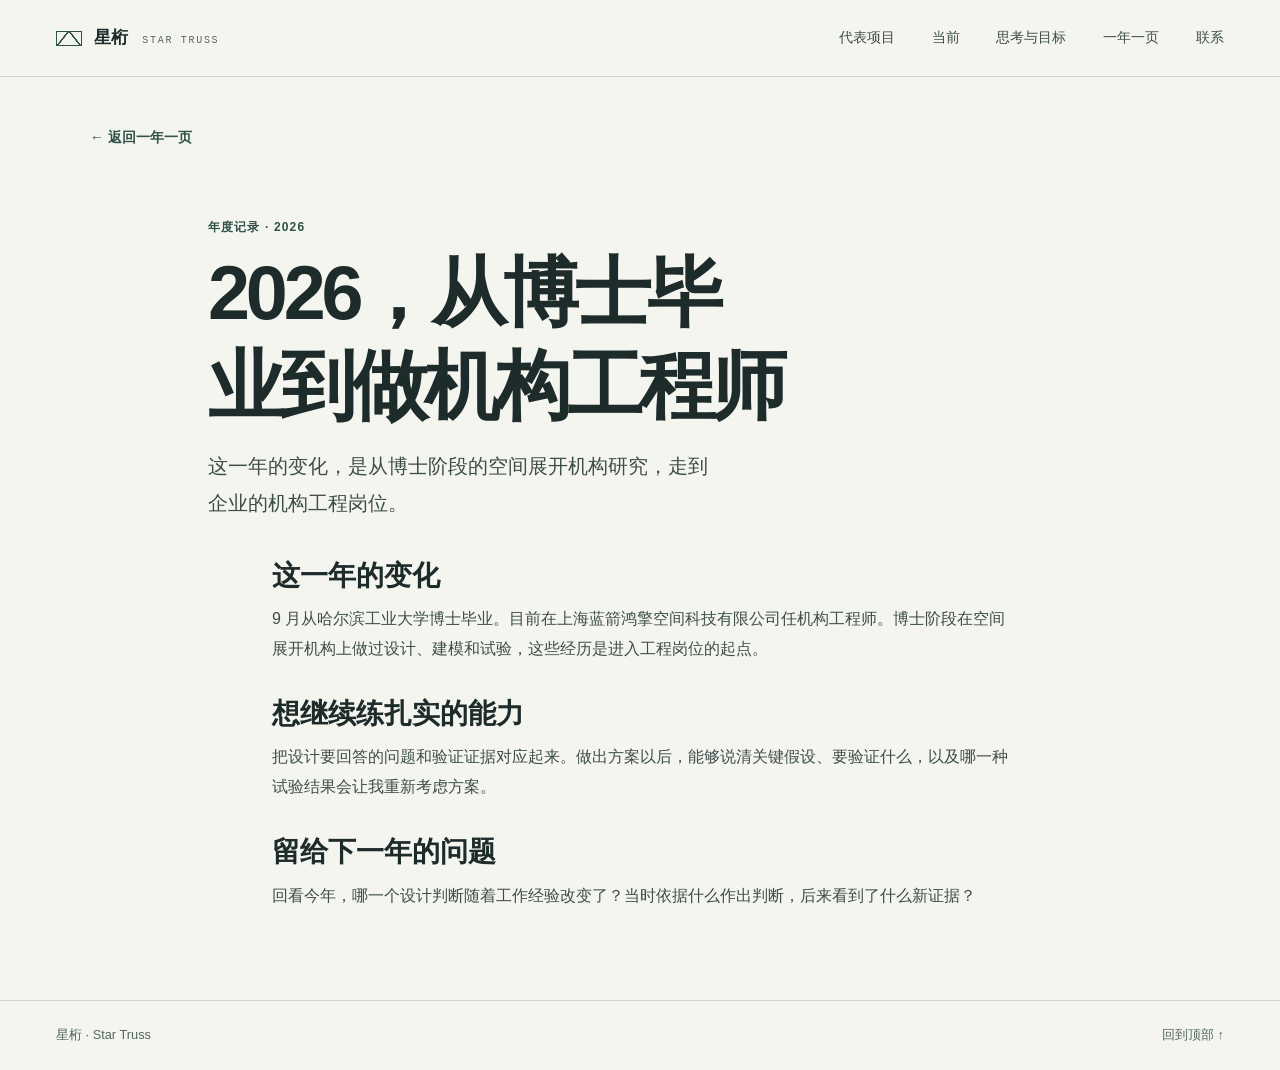
==== 2026.html @ b233958d "Add files via upload" ====
<!doctype html>
<html lang="zh-CN">
<head>
  <meta charset="utf-8">
  <meta name="viewport" content="width=device-width, initial-scale=1">
  <meta name="description" content="这一年的变化，是从博士阶段的空间展开机构研究，走到企业的机构工程岗位。">
  <meta name="theme-color" content="#f5f5f0">
  <title>2026，从博士毕业到做机构工程师 · 星桁</title>
  <link rel="stylesheet" href="styles.css">
</head>
<body id="top">
  <a class="skip-link" href="#content">跳到正文</a>
  <header class="site-header">
    <div class="shell nav-shell">
      <a class="brand" href="index.html" aria-label="星桁首页">
        <span class="brand-mark" aria-hidden="true"></span>
        <span>星桁 <span class="brand-en">STAR TRUSS</span></span>
      </a>
      <nav class="nav-links" aria-label="主导航">
        <a href="index.html#work">代表项目</a>
        <a href="index.html#now">当前</a>
        <a href="index.html#thinking">思考与目标</a>
        <a href="index.html#years">一年一页</a>
        <a href="index.html#contact">联系</a>
      </nav>
    </div>
  </header>
  <main class="shell article" id="content">
    <a class="back-link" href="index.html#years">← 返回一年一页</a>
    <header class="article-header">
      <p class="eyebrow">年度记录 · 2026</p>
      <h1>2026，从博士毕业到做机构工程师</h1>
      <p class="article-deck">这一年的变化，是从博士阶段的空间展开机构研究，走到企业的机构工程岗位。</p>
    </header>
    <div class="article-body">
      <section>
        <h2>这一年的变化</h2>
        <p>9 月从哈尔滨工业大学博士毕业。目前在上海蓝箭鸿擎空间科技有限公司任机构工程师。博士阶段在空间展开机构上做过设计、建模和试验，这些经历是进入工程岗位的起点。</p>
      </section>
      <section>
        <h2>想继续练扎实的能力</h2>
        <p>把设计要回答的问题和验证证据对应起来。做出方案以后，能够说清关键假设、要验证什么，以及哪一种试验结果会让我重新考虑方案。</p>
      </section>
      <section>
        <h2>留给下一年的问题</h2>
        <p>回看今年，哪一个设计判断随着工作经验改变了？当时依据什么作出判断，后来看到了什么新证据？</p>
      </section>
    </div>
  </main>
  <footer class="site-footer">
    <div class="shell footer-shell">
      <a href="index.html">星桁 · Star Truss</a>
      <a href="#top">回到顶部 <span aria-hidden="true">↑</span></a>
    </div>
  </footer>
</body>
</html>
---- styles.css ----
:root {
  color-scheme: light;
  --paper: #f5f5f0;
  --soft: #e9eee9;
  --ink: #1d2b2a;
  --body: #3d4d49;
  --muted: #536560;
  --rule: #cdd6ce;
  --green: #2e5149;
  --white: #fbfbf7;
  --sans: "Instrument Sans", "PingFang SC", "Microsoft YaHei", "Noto Sans CJK SC", sans-serif;
  --serif: "Instrument Serif", "Songti SC", "Noto Serif CJK SC", SimSun, Georgia, serif;
  --mono: "IBM Plex Mono", "Cascadia Mono", Consolas, monospace;
}

*, *::before, *::after {
  box-sizing: border-box;
}

html {
  scroll-behavior: smooth;
}

body {
  margin: 0;
  background: var(--paper);
  color: var(--ink);
  font: 16px/1.85 var(--sans);
  -webkit-font-smoothing: antialiased;
}

h1, h2, h3, p, figure, dl, dd {
  margin: 0;
}

h1, h2, h3 {
  line-height: 1.22;
  text-wrap: balance;
}

a {
  color: inherit;
  text-decoration: none;
}

a:focus-visible {
  outline: 3px solid #348879;
  outline-offset: 4px;
}

img {
  display: block;
  max-width: 100%;
  height: auto;
}

.shell {
  width: min(1260px, calc(100% - 7rem));
  margin-inline: auto;
}

.skip-link {
  position: fixed;
  z-index: 10;
  top: .75rem;
  left: .75rem;
  padding: .5rem 1rem;
  background: var(--white);
  transform: translateY(-180%);
}

.skip-link:focus {
  transform: translateY(0);
}

.site-header {
  border-bottom: 1px solid var(--rule);
}

.nav-shell {
  display: flex;
  justify-content: space-between;
  align-items: center;
  gap: 1.5rem;
  min-height: 76px;
}

.brand {
  display: inline-flex;
  align-items: center;
  flex: 0 0 auto;
  gap: .72rem;
  font-size: 17px;
  font-weight: 700;
  letter-spacing: .04em;
}

.brand-mark {
  display: block;
  width: 26px;
  height: 15px;
  border: 1px solid var(--green);
  background:
    linear-gradient(128deg, transparent 44%, var(--green) 46%, var(--green) 53%, transparent 55%) 0 0 / 50% 100% no-repeat,
    linear-gradient(52deg, transparent 44%, var(--green) 46%, var(--green) 53%, transparent 55%) 100% 0 / 50% 100% no-repeat;
}

.brand-en {
  margin-inline-start: .5rem;
  color: var(--muted);
  font: 10px var(--mono);
  letter-spacing: .17em;
}

.nav-links {
  display: flex;
  flex-wrap: wrap;
  align-items: center;
  gap: .25rem clamp(1.1rem, 3vw, 2.3rem);
}

.nav-links a {
  padding-block: .4rem;
  color: var(--body);
  font-size: 14px;
}

.nav-links a:hover, .brand:hover, .back-link:hover, .site-footer a:hover {
  color: #1e6657;
}

.hero {
  display: grid;
  grid-template-columns: minmax(0, .87fr) minmax(0, 1.37fr);
  align-items: center;
  gap: clamp(2.5rem, 5.6vw, 6rem);
  padding-block: clamp(3.1rem, 7.5vw, 6.4rem);
}

.hero-copy {
  padding-block: .7rem;
}

.eyebrow {
  color: var(--green);
  font-size: 12px;
  font-weight: 650;
  letter-spacing: .095em;
}

.hero-role {
  display: flex;
  align-items: center;
  gap: .6rem;
}

.hero-role::before {
  width: 23px;
  height: 1px;
  background: var(--green);
  content: "";
}

.hero h1 {
  margin: .38rem 0 1.65rem;
  font: 700 clamp(3.75rem, 7.4vw, 7.3rem)/1.12 var(--serif);
  letter-spacing: -.05em;
}

.hero h1 span {
  display: block;
  margin-top: .35rem;
  font: 400 clamp(1.95rem, 4.1vw, 4.15rem)/1.05 var(--serif);
  letter-spacing: -.04em;
}

.hero-lead {
  max-width: 24ch;
  font-size: clamp(1.06rem, 1.7vw, 1.31rem);
  font-weight: 600;
  line-height: 1.68;
}

.hero-desc {
  max-width: 34ch;
  margin-top: .8rem;
  color: var(--muted);
  font-size: .935rem;
}

.button-link {
  display: inline-flex;
  align-items: center;
  justify-content: space-between;
  gap: 1.45rem;
  min-height: 47px;
  padding: .5rem .95rem .5rem 1.05rem;
  border: 1px solid var(--green);
  background: var(--green);
  color: var(--white);
  font-size: .875rem;
  font-weight: 650;
  transition: background .2s, color .2s;
}

.button-link:hover {
  background: transparent;
  color: var(--green);
}

.hero .button-link {
  margin-top: 1.65rem;
}

.hero-visual {
  position: relative;
  min-width: 0;
  background: #17282c;
  color: var(--white);
}

.hero-visual img {
  width: 100%;
  aspect-ratio: 1.49;
  object-fit: cover;
}

.hero-visual figcaption {
  padding: .52rem .9rem;
  background: #203432;
  color: #e2eae3;
  font-size: .725rem;
  letter-spacing: .1em;
}

.section {
  padding-block: clamp(2.75rem, 5.8vw, 5.2rem);
  border-top: 1px solid var(--rule);
  scroll-margin-top: 1rem;
}

.section-intro h2 {
  font-size: clamp(1.8rem, 3.3vw, 3rem);
  font-weight: 700;
  letter-spacing: -.055em;
}

.section-intro p {
  margin-top: .55rem;
  color: var(--muted);
  font-size: .925rem;
}

.project-grid {
  display: grid;
  grid-template-columns: repeat(2, minmax(0, 1fr));
  gap: 1.5rem;
  margin-top: 1.85rem;
}

.project-card {
  border: 1px solid var(--rule);
  background: var(--white);
}

.project-link {
  display: block;
  height: 100%;
}

.project-image {
  overflow: hidden;
  border-bottom: 1px solid var(--rule);
  background: var(--soft);
}

.project-image img {
  width: 100%;
  aspect-ratio: 1.6;
  object-fit: cover;
  transition: transform .35s ease;
}

.project-link:hover img {
  transform: scale(1.035);
}

.project-card-copy {
  position: relative;
  padding: 1.2rem 3.4rem 1.4rem 1.35rem;
}

.project-card h3 {
  margin-block: .32rem .54rem;
  font-size: clamp(1.15rem, 2.1vw, 1.6rem);
}

.project-card-copy > p:last-of-type {
  color: var(--body);
  font-size: .9rem;
}

.card-arrow, .entry-arrow {
  color: var(--green);
  font-family: var(--mono);
  font-size: 1.17rem;
  transition: transform .2s;
}

.card-arrow {
  position: absolute;
  top: 1.45rem;
  right: 1.35rem;
}

.project-link:hover .card-arrow, .entry-link:hover .entry-arrow, .year-card:hover .entry-arrow {
  transform: translate(.15rem, -.15rem);
}

.section-tinted {
  border-bottom: 1px solid var(--rule);
  background: var(--soft);
}

.section-tinted + .section {
  border-top: 0;
}

.section-pair {
  display: grid;
  grid-template-columns: minmax(0, .75fr) minmax(0, 1.28fr);
  gap: 1.4rem clamp(2rem, 6vw, 6rem);
}

.section-lead {
  max-width: 47ch;
  color: var(--body);
  font-size: 1.075rem;
}

.now-list > div {
  display: grid;
  grid-template-columns: 7.1rem minmax(0, 1fr);
  gap: .8rem;
  padding: .8rem 0;
  border-bottom: 1px solid var(--rule);
}

.now-list > div:first-child {
  padding-top: .15rem;
}

.now-list dt {
  font-weight: 700;
}

.now-list dd {
  color: var(--body);
}

.entry-link, .year-card {
  display: grid;
  grid-template-columns: minmax(0, 1fr) auto;
  align-items: center;
  gap: .8rem;
  margin-top: 1.3rem;
  padding: .95rem 1.25rem;
  border: 1px solid var(--rule);
  background: var(--white);
}

.entry-link:hover, .year-card:hover {
  border-color: var(--green);
}

.entry-desc, .year-copy > span {
  display: block;
  color: var(--muted);
  font-size: .875rem;
}

.year-card {
  grid-template-columns: auto minmax(0, 1fr) auto;
  gap: clamp(.65rem, 3vw, 2rem);
  margin-top: 0;
}

.year-number {
  color: var(--green);
  font: 400 clamp(1.5rem, 4.2vw, 3.4rem)/1 var(--serif);
}

.year-copy strong {
  line-height: 1.36;
}

.contact {
  background: #263c38;
  color: var(--white);
}

.contact-shell, .footer-shell {
  display: flex;
  justify-content: space-between;
  align-items: center;
  gap: 1.2rem;
}

.contact-shell {
  padding-block: clamp(2.55rem, 5.8vw, 4.75rem);
}

.contact .section-intro p {
  color: #d3dfd7;
}

.contact-button {
  flex: 0 0 auto;
  border-color: #e8eee8;
  background: #e8eee8;
  color: #263c38;
}

.contact-button:hover {
  color: var(--white);
}

.contact-button:focus-visible {
  outline-color: #ace3d8;
}

.site-footer {
  border-top: 1px solid var(--rule);
  color: var(--muted);
  font-size: .8rem;
}

.footer-shell {
  min-height: 69px;
}

.article {
  width: min(1100px, calc(100% - 7rem));
  margin-bottom: clamp(3.5rem, 7vw, 6.5rem);
}

.back-link {
  display: inline-block;
  margin-top: clamp(1.6rem, 4vw, 3rem);
  color: var(--green);
  font-size: .875rem;
  font-weight: 650;
}

.article-header {
  max-width: 54rem;
  margin: clamp(2rem, 5vw, 4rem) auto 2.3rem;
}

.article-header h1 {
  margin: .6rem 0 1rem;
  font-size: clamp(2.2rem, 5.9vw, 5rem);
  letter-spacing: -.055em;
}

.article-deck {
  max-width: 46ch;
  color: var(--body);
  font-size: clamp(1rem, 2vw, 1.26rem);
}

.article-figure {
  max-width: 54rem;
  margin: 0 auto 2.25rem;
  border: 1px solid var(--rule);
  background: var(--white);
}

.article-figure img {
  width: 100%;
}

.article-figure figcaption {
  padding: .55rem 1rem;
  border-top: 1px solid var(--rule);
  color: var(--muted);
  font-size: .84rem;
}

.article-body {
  max-width: 46rem;
  margin: 0 auto;
  color: var(--body);
}

.article-body h2 {
  margin: 2.1rem 0 .7rem;
  color: var(--ink);
  font-size: clamp(1.35rem, 2.8vw, 1.75rem);
}

.article-body p + p {
  margin-top: .8rem;
}

.article-body ul, .article-body ol {
  padding-left: 1.55rem;
}

.article-body li + li {
  margin-top: .55rem;
}

.article-body a:not(.entry-link) {
  color: var(--green);
  text-decoration: underline;
  text-underline-offset: .19em;
}

.article-tail {
  margin-top: 2.5rem;
  padding-top: 1.2rem;
  border-top: 1px solid var(--rule);
}

.article-note {
  padding: .8rem 1.1rem;
  border-left: 2px solid var(--green);
  background: var(--soft);
  color: var(--body);
  font-size: .91rem;
}

@media (max-width: 960px) {
  .shell, .article {
    width: calc(100% - 4rem);
  }

  .hero {
    gap: 2.1rem;
  }
}

@media (max-width: 700px) {
  .shell, .article {
    width: calc(100% - 2.5rem);
  }

  .nav-shell {
    align-items: flex-start;
    flex-direction: column;
    gap: .35rem;
    padding-block: .8rem .5rem;
  }

  .nav-links {
    column-gap: clamp(.6rem, 3.2vw, 1.2rem);
  }

  .nav-links a {
    font-size: .795rem;
  }

  .hero {
    grid-template-columns: 1fr;
    gap: 1.9rem;
    padding-block: 2.3rem 2.5rem;
  }

  .hero-copy {
    padding: 0;
  }

  .hero h1 {
    margin-bottom: 1.25rem;
  }

  .hero-lead, .hero-desc {
    max-width: 42ch;
  }

  .hero .button-link {
    margin-top: 1.2rem;
  }

  .project-grid {
    grid-template-columns: 1fr;
    gap: 1rem;
    margin-top: 1.3rem;
  }

  .section-pair {
    grid-template-columns: 1fr;
  }

  .contact-shell {
    align-items: flex-start;
    flex-direction: column;
  }
}

@media (max-width: 370px) {
  .shell, .article {
    width: calc(100% - 2rem);
  }

  .now-list > div {
    grid-template-columns: 1fr;
    gap: .15rem;
  }
}

@media (prefers-reduced-motion: reduce) {
  *, *::before, *::after {
    scroll-behavior: auto !important;
    transition: none !important;
  }
}
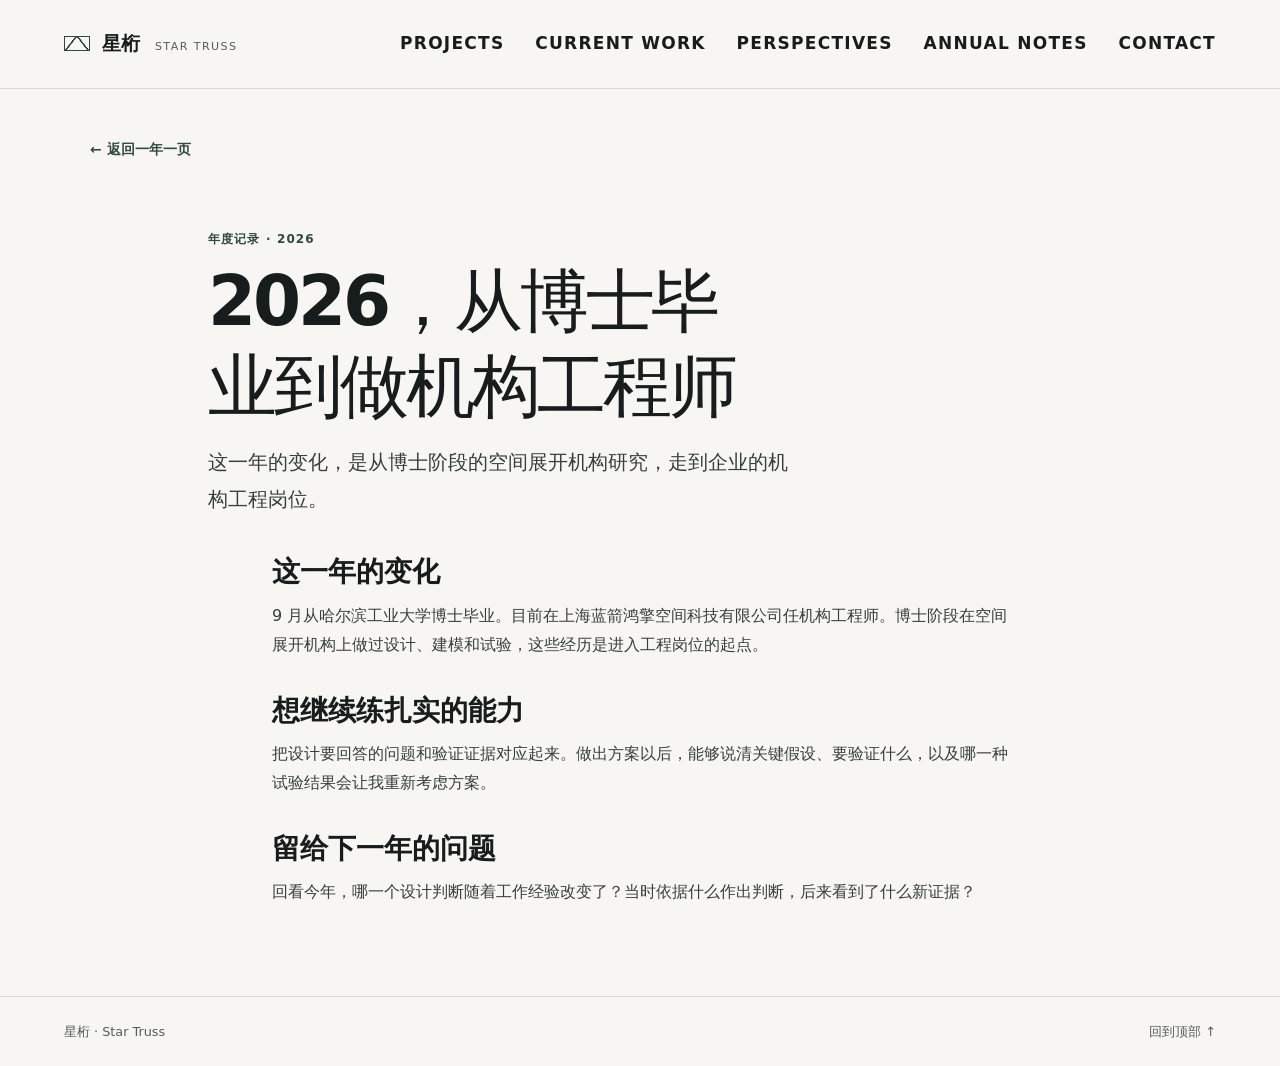
==== commit 3b4db129: "Refine typography and English navigation" ====
--- a/2026.html
+++ b/2026.html
@@ -4,7 +4,7 @@
   <meta charset="utf-8">
   <meta name="viewport" content="width=device-width, initial-scale=1">
   <meta name="description" content="这一年的变化，是从博士阶段的空间展开机构研究，走到企业的机构工程岗位。">
-  <meta name="theme-color" content="#f5f5f0">
+  <meta name="theme-color" content="#f7f6f2">
   <title>2026，从博士毕业到做机构工程师 · 星桁</title>
   <link rel="stylesheet" href="styles.css">
 </head>
@@ -16,12 +16,12 @@
         <span class="brand-mark" aria-hidden="true"></span>
         <span>星桁 <span class="brand-en">STAR TRUSS</span></span>
       </a>
-      <nav class="nav-links" aria-label="主导航">
-        <a href="index.html#work">代表项目</a>
-        <a href="index.html#now">当前</a>
-        <a href="index.html#thinking">思考与目标</a>
-        <a href="index.html#years">一年一页</a>
-        <a href="index.html#contact">联系</a>
+      <nav class="nav-links" lang="en" aria-label="Primary navigation">
+        <a href="index.html#work">Projects</a>
+        <a href="index.html#now">Current Work</a>
+        <a href="index.html#thinking">Perspectives</a>
+        <a href="index.html#years">Annual Notes</a>
+        <a href="index.html#contact">Contact</a>
       </nav>
     </div>
   </header>
--- a/styles.css
+++ b/styles.css
@@ -1,15 +1,16 @@
 :root {
   color-scheme: light;
-  --paper: #f5f5f0;
-  --soft: #e9eee9;
-  --ink: #1d2b2a;
-  --body: #3d4d49;
-  --muted: #536560;
-  --rule: #cdd6ce;
-  --green: #2e5149;
-  --white: #fbfbf7;
-  --sans: "Instrument Sans", "PingFang SC", "Microsoft YaHei", "Noto Sans CJK SC", sans-serif;
-  --serif: "Instrument Serif", "Songti SC", "Noto Serif CJK SC", SimSun, Georgia, serif;
+  --paper: #f7f6f2;
+  --soft: #eeede7;
+  --ink: #171c1c;
+  --body: #383f3e;
+  --muted: #555d5a;
+  --rule: #d7d7ce;
+  --green: #304943;
+  --white: #fbfaf7;
+  --sans: Inter, system-ui, "PingFang SC", "Hiragino Sans GB", "Microsoft YaHei", "Noto Sans CJK SC", sans-serif;
+  --serif: Georgia, "Times New Roman", serif;
+  --serif-zh: "Kaiti TC", "BiauKai", STKaiti, KaiTi, "Songti SC", "Noto Serif CJK SC", SimSun, serif;
   --mono: "IBM Plex Mono", "Cascadia Mono", Consolas, monospace;
 }
 
@@ -55,7 +56,7 @@
 }
 
 .shell {
-  width: min(1260px, calc(100% - 7rem));
+  width: min(1380px, calc(100% - 8rem));
   margin-inline: auto;
 }
 
@@ -82,7 +83,7 @@
   justify-content: space-between;
   align-items: center;
   gap: 1.5rem;
-  min-height: 76px;
+  min-height: 88px;
 }
 
 .brand {
@@ -90,9 +91,8 @@
   align-items: center;
   flex: 0 0 auto;
   gap: .72rem;
-  font-size: 17px;
-  font-weight: 700;
-  letter-spacing: .04em;
+  font-size: 19px;
+  font-weight: 600;
 }
 
 .brand-mark {
@@ -106,23 +106,46 @@
 }
 
 .brand-en {
-  margin-inline-start: .5rem;
+  margin-inline-start: .55rem;
   color: var(--muted);
-  font: 10px var(--mono);
-  letter-spacing: .17em;
+  font: 500 .69rem var(--sans);
+  letter-spacing: .13em;
 }
 
 .nav-links {
   display: flex;
   flex-wrap: wrap;
   align-items: center;
-  gap: .25rem clamp(1.1rem, 3vw, 2.3rem);
+  gap: .15rem clamp(1rem, 2.4vw, 2.65rem);
 }
 
 .nav-links a {
-  padding-block: .4rem;
-  color: var(--body);
-  font-size: 14px;
+  display: inline-flex;
+  position: relative;
+  align-items: center;
+  min-height: 44px;
+  color: var(--ink);
+  font-size: 1.0625rem;
+  font-weight: 550;
+  letter-spacing: .075em;
+  text-transform: uppercase;
+  white-space: nowrap;
+}
+
+.nav-links a::after {
+  position: absolute;
+  inset: auto 0 4px;
+  height: 1px;
+  background: currentColor;
+  content: "";
+  opacity: 0;
+  transition: opacity .18s ease;
+}
+
+.nav-links a:hover::after,
+.nav-links a:focus-visible::after,
+.nav-links a[aria-current]::after {
+  opacity: 1;
 }
 
 .nav-links a:hover, .brand:hover, .back-link:hover, .site-footer a:hover {
@@ -131,10 +154,10 @@
 
 .hero {
   display: grid;
-  grid-template-columns: minmax(0, .87fr) minmax(0, 1.37fr);
-  align-items: center;
-  gap: clamp(2.5rem, 5.6vw, 6rem);
-  padding-block: clamp(3.1rem, 7.5vw, 6.4rem);
+  grid-template-columns: minmax(0, .88fr) minmax(0, 1.26fr);
+  align-items: center;
+  gap: clamp(2.2rem, 5vw, 5rem);
+  padding-block: clamp(3.4rem, 6.2vw, 6.2rem);
 }
 
 .hero-copy {
@@ -162,30 +185,37 @@
 }
 
 .hero h1 {
-  margin: .38rem 0 1.65rem;
-  font: 700 clamp(3.75rem, 7.4vw, 7.3rem)/1.12 var(--serif);
+  margin: .85rem 0 1.65rem;
+  font-weight: 400;
+}
+
+.hero-name {
+  display: block;
+  font: 400 clamp(3.4rem, 6.9vw, 7.6rem)/.98 var(--serif);
   letter-spacing: -.05em;
-}
-
-.hero h1 span {
-  display: block;
-  margin-top: .35rem;
-  font: 400 clamp(1.95rem, 4.1vw, 4.15rem)/1.05 var(--serif);
-  letter-spacing: -.04em;
+  white-space: nowrap;
+}
+
+.hero-name-zh {
+  display: block;
+  margin-top: .72rem;
+  font: 400 clamp(1.75rem, 3.05vw, 3.25rem)/1.24 var(--serif-zh);
+  letter-spacing: .09em;
 }
 
 .hero-lead {
-  max-width: 24ch;
-  font-size: clamp(1.06rem, 1.7vw, 1.31rem);
-  font-weight: 600;
-  line-height: 1.68;
+  max-width: 25em;
+  font-size: clamp(1.075rem, 1.65vw, 1.27rem);
+  font-weight: 500;
+  line-height: 1.72;
+  text-wrap: balance;
 }
 
 .hero-desc {
-  max-width: 34ch;
-  margin-top: .8rem;
+  max-width: 26em;
+  margin-top: .85rem;
   color: var(--muted);
-  font-size: .935rem;
+  font-size: .975rem;
 }
 
 .button-link {
@@ -209,14 +239,19 @@
 }
 
 .hero .button-link {
-  margin-top: 1.65rem;
+  margin-top: 1.55rem;
+  background: transparent;
+  color: var(--ink);
+  font-weight: 550;
+}
+
+.hero .button-link:hover {
+  background: var(--green);
+  color: var(--white);
 }
 
 .hero-visual {
-  position: relative;
   min-width: 0;
-  background: #17282c;
-  color: var(--white);
 }
 
 .hero-visual img {
@@ -226,11 +261,11 @@
 }
 
 .hero-visual figcaption {
-  padding: .52rem .9rem;
-  background: #203432;
-  color: #e2eae3;
+  margin-top: .6rem;
+  color: var(--muted);
   font-size: .725rem;
-  letter-spacing: .1em;
+  letter-spacing: .065em;
+  text-align: right;
 }
 
 .section {
@@ -240,13 +275,26 @@
 }
 
 .section-intro h2 {
-  font-size: clamp(1.8rem, 3.3vw, 3rem);
-  font-weight: 700;
+  font-weight: 400;
+}
+
+.section-title-en {
+  display: block;
+  font: 400 clamp(2.55rem, 4.8vw, 4.95rem)/1 var(--serif);
   letter-spacing: -.055em;
 }
 
+.section-title-zh {
+  display: block;
+  margin-top: .6rem;
+  color: var(--green);
+  font-size: .95rem;
+  font-weight: 600;
+  letter-spacing: .075em;
+}
+
 .section-intro p {
-  margin-top: .55rem;
+  margin-top: .8rem;
   color: var(--muted);
   font-size: .925rem;
 }
@@ -259,8 +307,7 @@
 }
 
 .project-card {
-  border: 1px solid var(--rule);
-  background: var(--white);
+  border-bottom: 1px solid var(--rule);
 }
 
 .project-link {
@@ -278,16 +325,11 @@
   width: 100%;
   aspect-ratio: 1.6;
   object-fit: cover;
-  transition: transform .35s ease;
-}
-
-.project-link:hover img {
-  transform: scale(1.035);
 }
 
 .project-card-copy {
   position: relative;
-  padding: 1.2rem 3.4rem 1.4rem 1.35rem;
+  padding: 1.2rem 3rem 1.55rem 0;
 }
 
 .project-card h3 {
@@ -304,17 +346,18 @@
   color: var(--green);
   font-family: var(--mono);
   font-size: 1.17rem;
-  transition: transform .2s;
 }
 
 .card-arrow {
   position: absolute;
   top: 1.45rem;
-  right: 1.35rem;
-}
-
-.project-link:hover .card-arrow, .entry-link:hover .entry-arrow, .year-card:hover .entry-arrow {
-  transform: translate(.15rem, -.15rem);
+  right: .15rem;
+}
+
+.project-link:hover h3, .entry-link:hover strong, .year-card:hover strong {
+  text-decoration: underline;
+  text-decoration-thickness: 1px;
+  text-underline-offset: .2em;
 }
 
 .section-tinted {
@@ -414,6 +457,10 @@
   color: #d3dfd7;
 }
 
+.contact .section-title-zh {
+  color: #d3dfd7;
+}
+
 .contact-button {
   flex: 0 0 auto;
   border-color: #e8eee8;
@@ -459,8 +506,9 @@
 
 .article-header h1 {
   margin: .6rem 0 1rem;
-  font-size: clamp(2.2rem, 5.9vw, 5rem);
-  letter-spacing: -.055em;
+  font-size: clamp(2.05rem, 5.4vw, 4.6rem);
+  font-weight: 550;
+  letter-spacing: -.045em;
 }
 
 .article-deck {
@@ -541,24 +589,28 @@
   }
 }
 
+@media (max-width: 860px) {
+  .nav-shell {
+    align-items: flex-start;
+    flex-direction: column;
+    gap: .65rem;
+    padding-block: 1rem .55rem;
+  }
+}
+
 @media (max-width: 700px) {
   .shell, .article {
     width: calc(100% - 2.5rem);
   }
 
-  .nav-shell {
-    align-items: flex-start;
-    flex-direction: column;
-    gap: .35rem;
-    padding-block: .8rem .5rem;
-  }
-
   .nav-links {
-    column-gap: clamp(.6rem, 3.2vw, 1.2rem);
+    column-gap: clamp(.65rem, 3vw, 1.2rem);
   }
 
   .nav-links a {
-    font-size: .795rem;
+    font-size: .875rem;
+    font-weight: 500;
+    letter-spacing: .04em;
   }
 
   .hero {
@@ -575,8 +627,12 @@
     margin-bottom: 1.25rem;
   }
 
+  .hero-name {
+    font-size: clamp(3.4rem, 12vw, 5.6rem);
+  }
+
   .hero-lead, .hero-desc {
-    max-width: 42ch;
+    max-width: 27em;
   }
 
   .hero .button-link {
@@ -604,6 +660,10 @@
     width: calc(100% - 2rem);
   }
 
+  .nav-links a {
+    font-size: .8125rem;
+  }
+
   .now-list > div {
     grid-template-columns: 1fr;
     gap: .15rem;
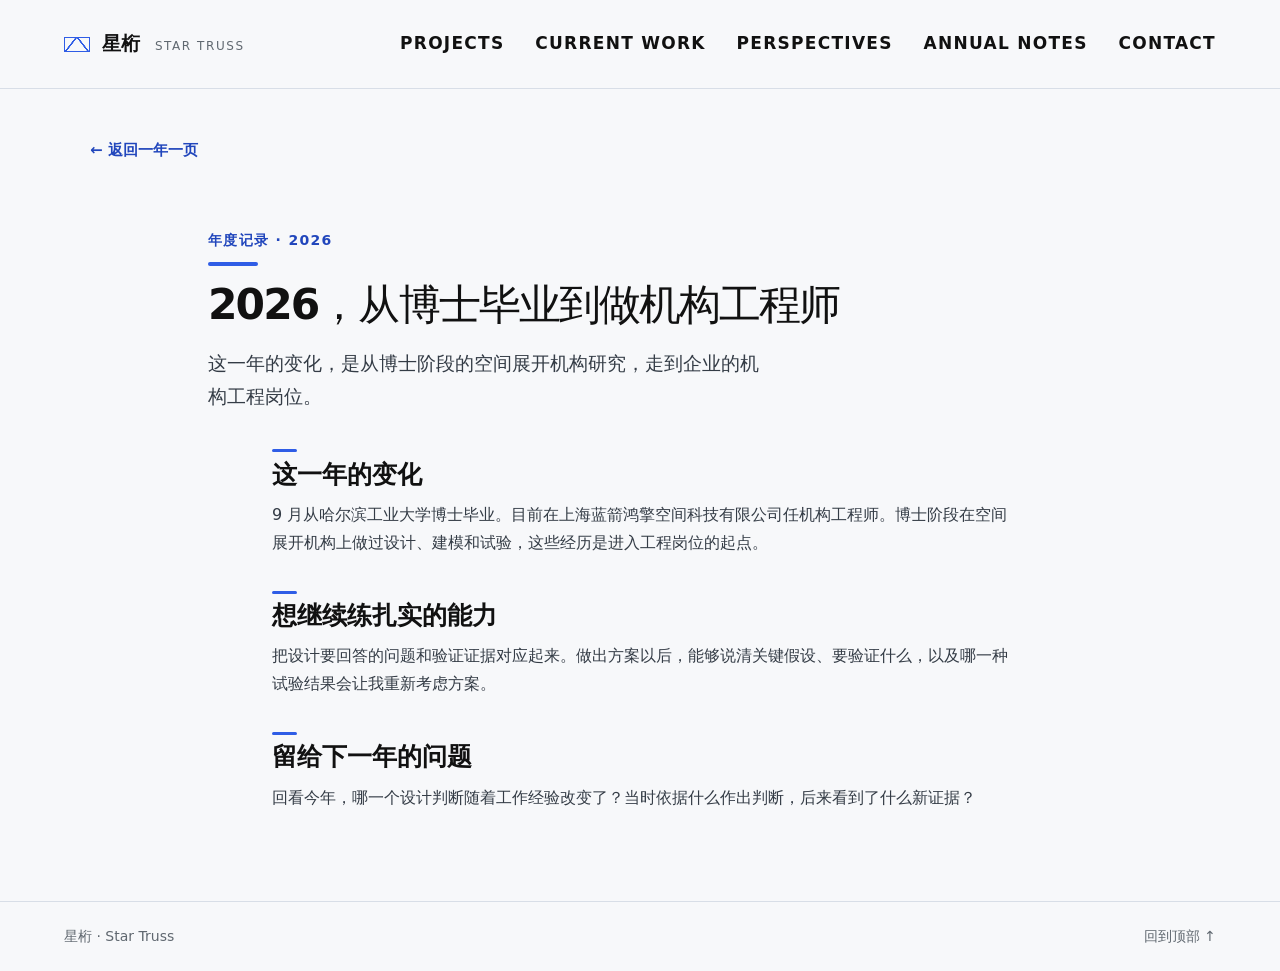
==== commit 362f0c5b: "Add deployment media and blue-gray theme" ====
--- a/2026.html
+++ b/2026.html
@@ -4,7 +4,7 @@
   <meta charset="utf-8">
   <meta name="viewport" content="width=device-width, initial-scale=1">
   <meta name="description" content="这一年的变化，是从博士阶段的空间展开机构研究，走到企业的机构工程岗位。">
-  <meta name="theme-color" content="#f7f6f2">
+  <meta name="theme-color" content="#f7f8fa">
   <title>2026，从博士毕业到做机构工程师 · 星桁</title>
   <link rel="stylesheet" href="styles.css">
 </head>
--- a/styles.css
+++ b/styles.css
@@ -1,13 +1,14 @@
 :root {
   color-scheme: light;
-  --paper: #f7f6f2;
-  --soft: #eeede7;
-  --ink: #171c1c;
-  --body: #383f3e;
-  --muted: #555d5a;
-  --rule: #d7d7ce;
-  --green: #304943;
-  --white: #fbfaf7;
+  --paper: #f7f8fa;
+  --soft: #edf0f4;
+  --ink: #111111;
+  --body: #343c46;
+  --muted: #606870;
+  --rule: #d8dee7;
+  --accent: #2f5de6;
+  --accent-hover: #2146bc;
+  --white: #ffffff;
   --sans: Inter, system-ui, "PingFang SC", "Hiragino Sans GB", "Microsoft YaHei", "Noto Sans CJK SC", sans-serif;
   --serif: Georgia, "Times New Roman", serif;
   --serif-zh: "Kaiti TC", "BiauKai", STKaiti, KaiTi, "Songti SC", "Noto Serif CJK SC", SimSun, serif;
@@ -26,7 +27,7 @@
   margin: 0;
   background: var(--paper);
   color: var(--ink);
-  font: 16px/1.85 var(--sans);
+  font: 16px/1.75 var(--sans);
   -webkit-font-smoothing: antialiased;
 }
 
@@ -45,7 +46,7 @@
 }
 
 a:focus-visible {
-  outline: 3px solid #348879;
+  outline: 3px solid var(--accent);
   outline-offset: 4px;
 }
 
@@ -99,16 +100,16 @@
   display: block;
   width: 26px;
   height: 15px;
-  border: 1px solid var(--green);
+  border: 1px solid var(--accent);
   background:
-    linear-gradient(128deg, transparent 44%, var(--green) 46%, var(--green) 53%, transparent 55%) 0 0 / 50% 100% no-repeat,
-    linear-gradient(52deg, transparent 44%, var(--green) 46%, var(--green) 53%, transparent 55%) 100% 0 / 50% 100% no-repeat;
+    linear-gradient(128deg, transparent 44%, var(--accent) 46%, var(--accent) 53%, transparent 55%) 0 0 / 50% 100% no-repeat,
+    linear-gradient(52deg, transparent 44%, var(--accent) 46%, var(--accent) 53%, transparent 55%) 100% 0 / 50% 100% no-repeat;
 }
 
 .brand-en {
   margin-inline-start: .55rem;
   color: var(--muted);
-  font: 500 .69rem var(--sans);
+  font: 500 .75rem var(--sans);
   letter-spacing: .13em;
 }
 
@@ -149,7 +150,7 @@
 }
 
 .nav-links a:hover, .brand:hover, .back-link:hover, .site-footer a:hover {
-  color: #1e6657;
+  color: var(--accent-hover);
 }
 
 .hero {
@@ -165,8 +166,8 @@
 }
 
 .eyebrow {
-  color: var(--green);
-  font-size: 12px;
+  color: var(--accent-hover);
+  font-size: .875rem;
   font-weight: 650;
   letter-spacing: .095em;
 }
@@ -177,11 +178,24 @@
   gap: .6rem;
 }
 
-.hero-role::before {
-  width: 23px;
-  height: 1px;
-  background: var(--green);
+.hero h1::before,
+.section-intro h2::before,
+.article-header h1::before,
+.article-body h2::before {
+  display: block;
+  width: 2.4rem;
+  height: 3px;
+  margin-bottom: .65rem;
+  border-radius: 2px;
+  background: var(--accent);
   content: "";
+}
+
+.hero h1::before,
+.article-header h1::before {
+  width: 3.15rem;
+  height: 4px;
+  margin-bottom: .8rem;
 }
 
 .hero h1 {
@@ -191,7 +205,7 @@
 
 .hero-name {
   display: block;
-  font: 400 clamp(3.4rem, 6.9vw, 7.6rem)/.98 var(--serif);
+  font: 400 clamp(2.8rem, 5.3vw, 4.3rem)/1.04 var(--serif);
   letter-spacing: -.05em;
   white-space: nowrap;
 }
@@ -199,13 +213,13 @@
 .hero-name-zh {
   display: block;
   margin-top: .72rem;
-  font: 400 clamp(1.75rem, 3.05vw, 3.25rem)/1.24 var(--serif-zh);
+  font: 400 clamp(1.6rem, 2.45vw, 2.3rem)/1.24 var(--serif-zh);
   letter-spacing: .09em;
 }
 
 .hero-lead {
   max-width: 25em;
-  font-size: clamp(1.075rem, 1.65vw, 1.27rem);
+  font-size: clamp(1.05rem, 1.5vw, 1.18rem);
   font-weight: 500;
   line-height: 1.72;
   text-wrap: balance;
@@ -215,7 +229,25 @@
   max-width: 26em;
   margin-top: .85rem;
   color: var(--muted);
-  font-size: .975rem;
+  font-size: 1rem;
+}
+
+.key-statement {
+  position: relative;
+  padding-inline-start: .85rem;
+  color: var(--ink);
+  font-weight: 550;
+}
+
+.key-statement::before {
+  position: absolute;
+  inset-block-start: .3em;
+  inset-inline-start: 0;
+  width: 3px;
+  height: 1.16em;
+  border-radius: 2px;
+  background: var(--accent);
+  content: "";
 }
 
 .button-link {
@@ -225,17 +257,17 @@
   gap: 1.45rem;
   min-height: 47px;
   padding: .5rem .95rem .5rem 1.05rem;
-  border: 1px solid var(--green);
-  background: var(--green);
+  border: 1px solid var(--accent);
+  background: var(--accent);
   color: var(--white);
-  font-size: .875rem;
+  font-size: .9375rem;
   font-weight: 650;
   transition: background .2s, color .2s;
 }
 
 .button-link:hover {
   background: transparent;
-  color: var(--green);
+  color: var(--accent-hover);
 }
 
 .hero .button-link {
@@ -246,7 +278,7 @@
 }
 
 .hero .button-link:hover {
-  background: var(--green);
+  background: var(--accent-hover);
   color: var(--white);
 }
 
@@ -263,7 +295,7 @@
 .hero-visual figcaption {
   margin-top: .6rem;
   color: var(--muted);
-  font-size: .725rem;
+  font-size: .8125rem;
   letter-spacing: .065em;
   text-align: right;
 }
@@ -280,14 +312,14 @@
 
 .section-title-en {
   display: block;
-  font: 400 clamp(2.55rem, 4.8vw, 4.95rem)/1 var(--serif);
-  letter-spacing: -.055em;
+  font: 400 clamp(1.85rem, 3.4vw, 2.65rem)/1.08 var(--serif);
+  letter-spacing: -.035em;
 }
 
 .section-title-zh {
   display: block;
   margin-top: .6rem;
-  color: var(--green);
+  color: var(--accent-hover);
   font-size: .95rem;
   font-weight: 600;
   letter-spacing: .075em;
@@ -296,7 +328,7 @@
 .section-intro p {
   margin-top: .8rem;
   color: var(--muted);
-  font-size: .925rem;
+  font-size: .975rem;
 }
 
 .project-grid {
@@ -339,11 +371,36 @@
 
 .project-card-copy > p:last-of-type {
   color: var(--body);
-  font-size: .9rem;
+  font-size: .975rem;
+}
+
+.project-card-featured {
+  grid-column: 1 / -1;
+}
+
+.project-card-featured .project-link {
+  display: grid;
+  grid-template-columns: minmax(0, 1.12fr) minmax(0, 1fr);
+  align-items: center;
+  gap: clamp(1.25rem, 4vw, 3.5rem);
+}
+
+.project-card-featured .project-image {
+  border: 1px solid var(--rule);
+  background: var(--white);
+}
+
+.project-card-featured .project-image img {
+  aspect-ratio: auto;
+  object-fit: contain;
+}
+
+.project-card-featured h3 {
+  font-size: clamp(1.3rem, 2.25vw, 1.8rem);
 }
 
 .card-arrow, .entry-arrow {
-  color: var(--green);
+  color: var(--accent);
   font-family: var(--mono);
   font-size: 1.17rem;
 }
@@ -413,7 +470,7 @@
 }
 
 .entry-link:hover, .year-card:hover {
-  border-color: var(--green);
+  border-color: var(--accent);
 }
 
 .entry-desc, .year-copy > span {
@@ -429,8 +486,8 @@
 }
 
 .year-number {
-  color: var(--green);
-  font: 400 clamp(1.5rem, 4.2vw, 3.4rem)/1 var(--serif);
+  color: var(--accent-hover);
+  font: 400 clamp(1.5rem, 3.2vw, 2.5rem)/1 var(--serif);
 }
 
 .year-copy strong {
@@ -438,8 +495,8 @@
 }
 
 .contact {
-  background: #263c38;
-  color: var(--white);
+  border-top: 1px solid var(--rule);
+  background: var(--soft);
 }
 
 .contact-shell, .footer-shell {
@@ -453,33 +510,55 @@
   padding-block: clamp(2.55rem, 5.8vw, 4.75rem);
 }
 
-.contact .section-intro p {
-  color: #d3dfd7;
-}
-
-.contact .section-title-zh {
-  color: #d3dfd7;
-}
-
-.contact-button {
-  flex: 0 0 auto;
-  border-color: #e8eee8;
-  background: #e8eee8;
-  color: #263c38;
-}
-
-.contact-button:hover {
-  color: var(--white);
-}
-
-.contact-button:focus-visible {
-  outline-color: #ace3d8;
+.contact-links {
+  display: grid;
+  grid-template-columns: repeat(2, minmax(0, 1fr));
+  flex: 0 1 33rem;
+  gap: .75rem;
+  min-width: 0;
+}
+
+.contact-item {
+  display: grid;
+  grid-template-columns: minmax(0, 1fr) auto;
+  align-items: center;
+  gap: .15rem .65rem;
+  min-width: 0;
+  min-height: 62px;
+  padding: .75rem .95rem;
+  border: 1px solid var(--rule);
+  background: var(--white);
+  color: var(--accent-hover);
+  font-size: .9375rem;
+  font-weight: 550;
+  overflow-wrap: anywhere;
+}
+
+.contact-item > :first-child {
+  grid-column: 1;
+  color: var(--muted);
+  font-size: .85rem;
+}
+
+.contact-item > strong {
+  grid-column: 1;
+  line-height: 1.35;
+}
+
+.contact-item > [aria-hidden="true"] {
+  grid-area: 1 / 2 / span 2;
+}
+
+.contact-item:hover {
+  border-color: var(--accent);
+  text-decoration: underline;
+  text-underline-offset: .18em;
 }
 
 .site-footer {
   border-top: 1px solid var(--rule);
   color: var(--muted);
-  font-size: .8rem;
+  font-size: .875rem;
 }
 
 .footer-shell {
@@ -494,8 +573,8 @@
 .back-link {
   display: inline-block;
   margin-top: clamp(1.6rem, 4vw, 3rem);
-  color: var(--green);
-  font-size: .875rem;
+  color: var(--accent-hover);
+  font-size: .9375rem;
   font-weight: 650;
 }
 
@@ -506,7 +585,7 @@
 
 .article-header h1 {
   margin: .6rem 0 1rem;
-  font-size: clamp(2.05rem, 5.4vw, 4.6rem);
+  font-size: clamp(1.8rem, 3.7vw, 2.65rem);
   font-weight: 550;
   letter-spacing: -.045em;
 }
@@ -514,7 +593,7 @@
 .article-deck {
   max-width: 46ch;
   color: var(--body);
-  font-size: clamp(1rem, 2vw, 1.26rem);
+  font-size: clamp(1.05rem, 1.7vw, 1.18rem);
 }
 
 .article-figure {
@@ -532,7 +611,77 @@
   padding: .55rem 1rem;
   border-top: 1px solid var(--rule);
   color: var(--muted);
-  font-size: .84rem;
+  font-size: .875rem;
+}
+
+.project-results {
+  margin-top: 1.2rem;
+}
+
+.media-grid {
+  display: grid;
+  grid-template-columns: repeat(2, minmax(0, 1fr));
+  gap: 1rem;
+  margin-block: 1.2rem 2rem;
+}
+
+.media-grid-videos {
+  grid-template-columns: repeat(3, minmax(0, 1fr));
+}
+
+.media-item {
+  min-width: 0;
+  border: 1px solid var(--rule);
+  background: var(--white);
+}
+
+.media-item-wide {
+  grid-column: 1 / -1;
+}
+
+.media-item > a {
+  display: block;
+}
+
+.media-item img,
+.media-item video {
+  display: block;
+  width: 100%;
+}
+
+.media-item video {
+  aspect-ratio: 16 / 9;
+  background: var(--ink);
+  object-fit: contain;
+}
+
+.media-item figcaption {
+  padding: .65rem .8rem;
+  border-top: 1px solid var(--rule);
+  color: var(--muted);
+  font-size: .875rem;
+  line-height: 1.6;
+}
+
+.media-item figcaption strong {
+  color: var(--ink);
+}
+
+.media-item figcaption a {
+  display: inline-block;
+  margin-inline-start: .3em;
+}
+
+.media-grid-videos figcaption {
+  display: flex;
+  flex-wrap: wrap;
+  justify-content: space-between;
+  align-items: baseline;
+  gap: .15rem .6rem;
+}
+
+.media-grid-videos figcaption a {
+  margin-inline-start: 0;
 }
 
 .article-body {
@@ -544,7 +693,12 @@
 .article-body h2 {
   margin: 2.1rem 0 .7rem;
   color: var(--ink);
-  font-size: clamp(1.35rem, 2.8vw, 1.75rem);
+  font-size: clamp(1.25rem, 2.2vw, 1.55rem);
+}
+
+.article-body h2::before {
+  width: 1.55rem;
+  margin-bottom: .45rem;
 }
 
 .article-body p + p {
@@ -560,7 +714,7 @@
 }
 
 .article-body a:not(.entry-link) {
-  color: var(--green);
+  color: var(--accent-hover);
   text-decoration: underline;
   text-underline-offset: .19em;
 }
@@ -573,7 +727,7 @@
 
 .article-note {
   padding: .8rem 1.1rem;
-  border-left: 2px solid var(--green);
+  border-left: 2px solid var(--accent);
   background: var(--soft);
   color: var(--body);
   font-size: .91rem;
@@ -628,7 +782,7 @@
   }
 
   .hero-name {
-    font-size: clamp(3.4rem, 12vw, 5.6rem);
+    font-size: clamp(2.5rem, 9vw, 3.4rem);
   }
 
   .hero-lead, .hero-desc {
@@ -645,6 +799,11 @@
     margin-top: 1.3rem;
   }
 
+  .project-card-featured .project-link {
+    grid-template-columns: 1fr;
+    gap: 0;
+  }
+
   .section-pair {
     grid-template-columns: 1fr;
   }
@@ -652,6 +811,22 @@
   .contact-shell {
     align-items: flex-start;
     flex-direction: column;
+  }
+
+  .contact-links {
+    flex-basis: auto;
+    width: 100%;
+  }
+
+  .media-grid-videos {
+    grid-template-columns: repeat(2, minmax(0, 1fr));
+  }
+}
+
+@media (max-width: 480px) {
+  .contact-links,
+  .media-grid {
+    grid-template-columns: 1fr;
   }
 }
 
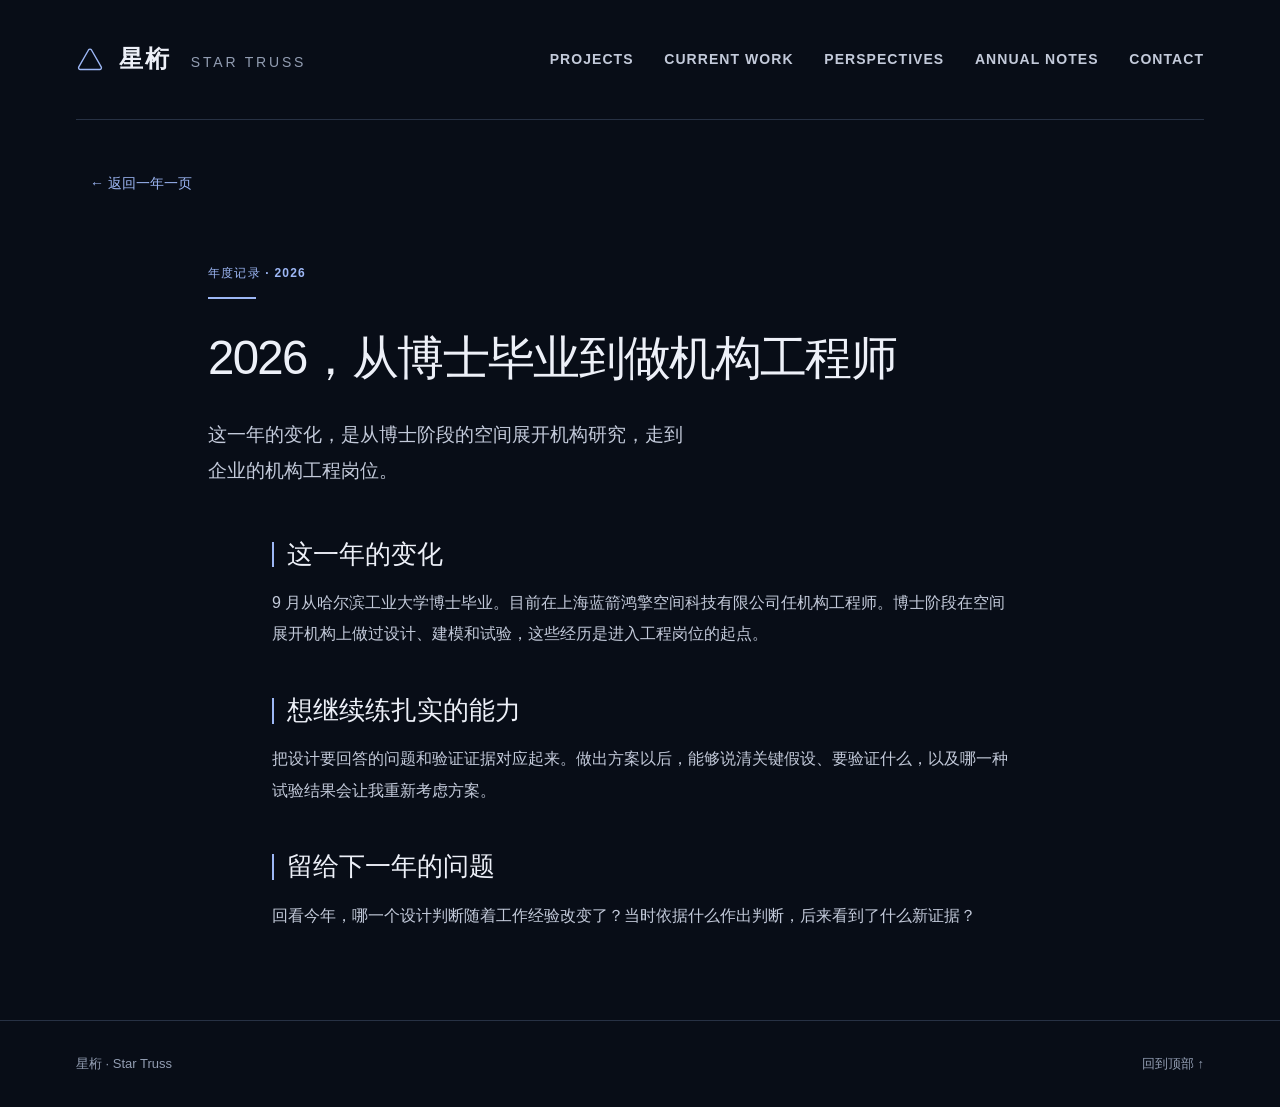
==== commit f5f8fc32: "Restyle portfolio with a dark orbital theme and responsive cover" ====
--- a/2026.html
+++ b/2026.html
@@ -4,16 +4,16 @@
   <meta charset="utf-8">
   <meta name="viewport" content="width=device-width, initial-scale=1">
   <meta name="description" content="这一年的变化，是从博士阶段的空间展开机构研究，走到企业的机构工程岗位。">
-  <meta name="theme-color" content="#f7f8fa">
+  <meta name="theme-color" content="#080d17">
   <title>2026，从博士毕业到做机构工程师 · 星桁</title>
-  <link rel="stylesheet" href="styles.css">
+  <link rel="stylesheet" href="styles.css?v=dark-orbit-20261116">
 </head>
 <body id="top">
   <a class="skip-link" href="#content">跳到正文</a>
   <header class="site-header">
     <div class="shell nav-shell">
       <a class="brand" href="index.html" aria-label="星桁首页">
-        <span class="brand-mark" aria-hidden="true"></span>
+        <svg class="brand-mark" viewBox="0 0 32 32" aria-hidden="true"><path d="M14.3 5.7 3.2 25a2 2 0 0 0 1.7 3h22.2a2 2 0 0 0 1.7-3L17.7 5.7a2 2 0 0 0-3.4 0Z" fill="none" stroke="currentColor" stroke-width="1.6" stroke-linejoin="round"/></svg>
         <span>星桁 <span class="brand-en">STAR TRUSS</span></span>
       </a>
       <nav class="nav-links" lang="en" aria-label="Primary navigation">
--- a/styles.css
+++ b/styles.css
@@ -1,853 +1,284 @@
 :root {
-  color-scheme: light;
-  --paper: #f7f8fa;
-  --soft: #edf0f4;
-  --ink: #111111;
-  --body: #343c46;
-  --muted: #606870;
-  --rule: #d8dee7;
-  --accent: #2f5de6;
-  --accent-hover: #2146bc;
-  --white: #ffffff;
-  --sans: Inter, system-ui, "PingFang SC", "Hiragino Sans GB", "Microsoft YaHei", "Noto Sans CJK SC", sans-serif;
-  --serif: Georgia, "Times New Roman", serif;
-  --serif-zh: "Kaiti TC", "BiauKai", STKaiti, KaiTi, "Songti SC", "Noto Serif CJK SC", SimSun, serif;
-  --mono: "IBM Plex Mono", "Cascadia Mono", Consolas, monospace;
-}
-
-*, *::before, *::after {
-  box-sizing: border-box;
-}
-
-html {
-  scroll-behavior: smooth;
-}
-
-body {
-  margin: 0;
-  background: var(--paper);
-  color: var(--ink);
-  font: 16px/1.75 var(--sans);
-  -webkit-font-smoothing: antialiased;
-}
-
-h1, h2, h3, p, figure, dl, dd {
-  margin: 0;
-}
-
-h1, h2, h3 {
-  line-height: 1.22;
-  text-wrap: balance;
-}
-
-a {
-  color: inherit;
-  text-decoration: none;
-}
-
-a:focus-visible {
-  outline: 3px solid var(--accent);
-  outline-offset: 4px;
-}
-
-img {
-  display: block;
-  max-width: 100%;
-  height: auto;
-}
-
-.shell {
-  width: min(1380px, calc(100% - 8rem));
-  margin-inline: auto;
-}
-
-.skip-link {
-  position: fixed;
-  z-index: 10;
-  top: .75rem;
-  left: .75rem;
-  padding: .5rem 1rem;
-  background: var(--white);
-  transform: translateY(-180%);
-}
-
-.skip-link:focus {
-  transform: translateY(0);
-}
-
-.site-header {
-  border-bottom: 1px solid var(--rule);
-}
-
-.nav-shell {
-  display: flex;
-  justify-content: space-between;
-  align-items: center;
-  gap: 1.5rem;
-  min-height: 88px;
-}
-
-.brand {
-  display: inline-flex;
-  align-items: center;
-  flex: 0 0 auto;
-  gap: .72rem;
-  font-size: 19px;
-  font-weight: 600;
-}
-
-.brand-mark {
-  display: block;
-  width: 26px;
-  height: 15px;
-  border: 1px solid var(--accent);
-  background:
-    linear-gradient(128deg, transparent 44%, var(--accent) 46%, var(--accent) 53%, transparent 55%) 0 0 / 50% 100% no-repeat,
-    linear-gradient(52deg, transparent 44%, var(--accent) 46%, var(--accent) 53%, transparent 55%) 100% 0 / 50% 100% no-repeat;
-}
-
-.brand-en {
-  margin-inline-start: .55rem;
-  color: var(--muted);
-  font: 500 .75rem var(--sans);
-  letter-spacing: .13em;
-}
-
-.nav-links {
-  display: flex;
-  flex-wrap: wrap;
-  align-items: center;
-  gap: .15rem clamp(1rem, 2.4vw, 2.65rem);
-}
-
-.nav-links a {
-  display: inline-flex;
-  position: relative;
-  align-items: center;
-  min-height: 44px;
-  color: var(--ink);
-  font-size: 1.0625rem;
-  font-weight: 550;
-  letter-spacing: .075em;
-  text-transform: uppercase;
-  white-space: nowrap;
-}
-
-.nav-links a::after {
-  position: absolute;
-  inset: auto 0 4px;
-  height: 1px;
-  background: currentColor;
-  content: "";
-  opacity: 0;
-  transition: opacity .18s ease;
-}
-
-.nav-links a:hover::after,
-.nav-links a:focus-visible::after,
-.nav-links a[aria-current]::after {
-  opacity: 1;
-}
-
-.nav-links a:hover, .brand:hover, .back-link:hover, .site-footer a:hover {
-  color: var(--accent-hover);
-}
-
-.hero {
-  display: grid;
-  grid-template-columns: minmax(0, .88fr) minmax(0, 1.26fr);
-  align-items: center;
-  gap: clamp(2.2rem, 5vw, 5rem);
-  padding-block: clamp(3.4rem, 6.2vw, 6.2rem);
-}
-
-.hero-copy {
-  padding-block: .7rem;
-}
-
-.eyebrow {
-  color: var(--accent-hover);
-  font-size: .875rem;
-  font-weight: 650;
-  letter-spacing: .095em;
-}
-
-.hero-role {
-  display: flex;
-  align-items: center;
-  gap: .6rem;
-}
-
-.hero h1::before,
-.section-intro h2::before,
-.article-header h1::before,
-.article-body h2::before {
-  display: block;
-  width: 2.4rem;
-  height: 3px;
-  margin-bottom: .65rem;
-  border-radius: 2px;
-  background: var(--accent);
-  content: "";
-}
-
-.hero h1::before,
-.article-header h1::before {
-  width: 3.15rem;
-  height: 4px;
-  margin-bottom: .8rem;
-}
-
-.hero h1 {
-  margin: .85rem 0 1.65rem;
-  font-weight: 400;
-}
-
-.hero-name {
-  display: block;
-  font: 400 clamp(2.8rem, 5.3vw, 4.3rem)/1.04 var(--serif);
-  letter-spacing: -.05em;
-  white-space: nowrap;
-}
-
-.hero-name-zh {
-  display: block;
-  margin-top: .72rem;
-  font: 400 clamp(1.6rem, 2.45vw, 2.3rem)/1.24 var(--serif-zh);
-  letter-spacing: .09em;
-}
-
-.hero-lead {
-  max-width: 25em;
-  font-size: clamp(1.05rem, 1.5vw, 1.18rem);
-  font-weight: 500;
-  line-height: 1.72;
-  text-wrap: balance;
-}
-
-.hero-desc {
-  max-width: 26em;
-  margin-top: .85rem;
-  color: var(--muted);
-  font-size: 1rem;
-}
-
-.key-statement {
-  position: relative;
-  padding-inline-start: .85rem;
-  color: var(--ink);
-  font-weight: 550;
-}
-
-.key-statement::before {
-  position: absolute;
-  inset-block-start: .3em;
-  inset-inline-start: 0;
-  width: 3px;
-  height: 1.16em;
-  border-radius: 2px;
-  background: var(--accent);
-  content: "";
-}
-
-.button-link {
-  display: inline-flex;
-  align-items: center;
-  justify-content: space-between;
-  gap: 1.45rem;
-  min-height: 47px;
-  padding: .5rem .95rem .5rem 1.05rem;
-  border: 1px solid var(--accent);
-  background: var(--accent);
-  color: var(--white);
-  font-size: .9375rem;
-  font-weight: 650;
-  transition: background .2s, color .2s;
-}
-
-.button-link:hover {
-  background: transparent;
-  color: var(--accent-hover);
-}
-
-.hero .button-link {
-  margin-top: 1.55rem;
-  background: transparent;
-  color: var(--ink);
-  font-weight: 550;
-}
-
-.hero .button-link:hover {
-  background: var(--accent-hover);
-  color: var(--white);
-}
-
-.hero-visual {
-  min-width: 0;
-}
-
-.hero-visual img {
-  width: 100%;
-  aspect-ratio: 1.49;
-  object-fit: cover;
-}
-
-.hero-visual figcaption {
-  margin-top: .6rem;
-  color: var(--muted);
-  font-size: .8125rem;
-  letter-spacing: .065em;
-  text-align: right;
-}
-
-.section {
-  padding-block: clamp(2.75rem, 5.8vw, 5.2rem);
-  border-top: 1px solid var(--rule);
-  scroll-margin-top: 1rem;
-}
-
-.section-intro h2 {
-  font-weight: 400;
-}
-
-.section-title-en {
-  display: block;
-  font: 400 clamp(1.85rem, 3.4vw, 2.65rem)/1.08 var(--serif);
-  letter-spacing: -.035em;
-}
-
-.section-title-zh {
-  display: block;
-  margin-top: .6rem;
-  color: var(--accent-hover);
-  font-size: .95rem;
-  font-weight: 600;
-  letter-spacing: .075em;
-}
-
-.section-intro p {
-  margin-top: .8rem;
-  color: var(--muted);
-  font-size: .975rem;
-}
-
-.project-grid {
-  display: grid;
-  grid-template-columns: repeat(2, minmax(0, 1fr));
-  gap: 1.5rem;
-  margin-top: 1.85rem;
-}
-
-.project-card {
-  border-bottom: 1px solid var(--rule);
-}
-
-.project-link {
-  display: block;
-  height: 100%;
-}
-
-.project-image {
-  overflow: hidden;
-  border-bottom: 1px solid var(--rule);
-  background: var(--soft);
-}
-
-.project-image img {
-  width: 100%;
-  aspect-ratio: 1.6;
-  object-fit: cover;
-}
-
-.project-card-copy {
-  position: relative;
-  padding: 1.2rem 3rem 1.55rem 0;
-}
-
-.project-card h3 {
-  margin-block: .32rem .54rem;
-  font-size: clamp(1.15rem, 2.1vw, 1.6rem);
-}
-
-.project-card-copy > p:last-of-type {
-  color: var(--body);
-  font-size: .975rem;
-}
-
-.project-card-featured {
-  grid-column: 1 / -1;
-}
-
-.project-card-featured .project-link {
-  display: grid;
-  grid-template-columns: minmax(0, 1.12fr) minmax(0, 1fr);
-  align-items: center;
-  gap: clamp(1.25rem, 4vw, 3.5rem);
-}
-
-.project-card-featured .project-image {
-  border: 1px solid var(--rule);
-  background: var(--white);
-}
-
-.project-card-featured .project-image img {
-  aspect-ratio: auto;
-  object-fit: contain;
-}
-
-.project-card-featured h3 {
-  font-size: clamp(1.3rem, 2.25vw, 1.8rem);
-}
-
-.card-arrow, .entry-arrow {
-  color: var(--accent);
-  font-family: var(--mono);
-  font-size: 1.17rem;
-}
-
-.card-arrow {
-  position: absolute;
-  top: 1.45rem;
-  right: .15rem;
-}
-
-.project-link:hover h3, .entry-link:hover strong, .year-card:hover strong {
-  text-decoration: underline;
-  text-decoration-thickness: 1px;
-  text-underline-offset: .2em;
-}
-
-.section-tinted {
-  border-bottom: 1px solid var(--rule);
-  background: var(--soft);
-}
-
-.section-tinted + .section {
-  border-top: 0;
-}
-
-.section-pair {
-  display: grid;
-  grid-template-columns: minmax(0, .75fr) minmax(0, 1.28fr);
-  gap: 1.4rem clamp(2rem, 6vw, 6rem);
-}
-
-.section-lead {
-  max-width: 47ch;
-  color: var(--body);
-  font-size: 1.075rem;
-}
-
-.now-list > div {
-  display: grid;
-  grid-template-columns: 7.1rem minmax(0, 1fr);
-  gap: .8rem;
-  padding: .8rem 0;
-  border-bottom: 1px solid var(--rule);
-}
-
-.now-list > div:first-child {
-  padding-top: .15rem;
-}
-
-.now-list dt {
-  font-weight: 700;
-}
-
-.now-list dd {
-  color: var(--body);
-}
-
-.entry-link, .year-card {
-  display: grid;
-  grid-template-columns: minmax(0, 1fr) auto;
-  align-items: center;
-  gap: .8rem;
-  margin-top: 1.3rem;
-  padding: .95rem 1.25rem;
-  border: 1px solid var(--rule);
-  background: var(--white);
-}
-
-.entry-link:hover, .year-card:hover {
-  border-color: var(--accent);
-}
-
-.entry-desc, .year-copy > span {
-  display: block;
-  color: var(--muted);
-  font-size: .875rem;
-}
-
-.year-card {
-  grid-template-columns: auto minmax(0, 1fr) auto;
-  gap: clamp(.65rem, 3vw, 2rem);
-  margin-top: 0;
-}
-
-.year-number {
-  color: var(--accent-hover);
-  font: 400 clamp(1.5rem, 3.2vw, 2.5rem)/1 var(--serif);
-}
-
-.year-copy strong {
-  line-height: 1.36;
-}
-
-.contact {
-  border-top: 1px solid var(--rule);
-  background: var(--soft);
-}
-
-.contact-shell, .footer-shell {
-  display: flex;
-  justify-content: space-between;
-  align-items: center;
-  gap: 1.2rem;
-}
-
-.contact-shell {
-  padding-block: clamp(2.55rem, 5.8vw, 4.75rem);
-}
-
-.contact-links {
-  display: grid;
-  grid-template-columns: repeat(2, minmax(0, 1fr));
-  flex: 0 1 33rem;
-  gap: .75rem;
-  min-width: 0;
-}
-
-.contact-item {
-  display: grid;
-  grid-template-columns: minmax(0, 1fr) auto;
-  align-items: center;
-  gap: .15rem .65rem;
-  min-width: 0;
-  min-height: 62px;
-  padding: .75rem .95rem;
-  border: 1px solid var(--rule);
-  background: var(--white);
-  color: var(--accent-hover);
-  font-size: .9375rem;
-  font-weight: 550;
-  overflow-wrap: anywhere;
-}
-
-.contact-item > :first-child {
-  grid-column: 1;
-  color: var(--muted);
-  font-size: .85rem;
-}
-
-.contact-item > strong {
-  grid-column: 1;
-  line-height: 1.35;
-}
-
-.contact-item > [aria-hidden="true"] {
-  grid-area: 1 / 2 / span 2;
-}
-
-.contact-item:hover {
-  border-color: var(--accent);
-  text-decoration: underline;
-  text-underline-offset: .18em;
-}
-
-.site-footer {
-  border-top: 1px solid var(--rule);
-  color: var(--muted);
-  font-size: .875rem;
-}
-
-.footer-shell {
-  min-height: 69px;
-}
-
-.article {
-  width: min(1100px, calc(100% - 7rem));
-  margin-bottom: clamp(3.5rem, 7vw, 6.5rem);
-}
-
-.back-link {
-  display: inline-block;
-  margin-top: clamp(1.6rem, 4vw, 3rem);
-  color: var(--accent-hover);
-  font-size: .9375rem;
-  font-weight: 650;
-}
-
-.article-header {
-  max-width: 54rem;
-  margin: clamp(2rem, 5vw, 4rem) auto 2.3rem;
-}
-
-.article-header h1 {
-  margin: .6rem 0 1rem;
-  font-size: clamp(1.8rem, 3.7vw, 2.65rem);
-  font-weight: 550;
-  letter-spacing: -.045em;
-}
-
-.article-deck {
-  max-width: 46ch;
-  color: var(--body);
-  font-size: clamp(1.05rem, 1.7vw, 1.18rem);
-}
-
-.article-figure {
-  max-width: 54rem;
-  margin: 0 auto 2.25rem;
-  border: 1px solid var(--rule);
-  background: var(--white);
-}
-
-.article-figure img {
-  width: 100%;
-}
-
-.article-figure figcaption {
-  padding: .55rem 1rem;
-  border-top: 1px solid var(--rule);
-  color: var(--muted);
-  font-size: .875rem;
-}
-
-.project-results {
-  margin-top: 1.2rem;
-}
-
-.media-grid {
-  display: grid;
-  grid-template-columns: repeat(2, minmax(0, 1fr));
-  gap: 1rem;
-  margin-block: 1.2rem 2rem;
-}
-
-.media-grid-videos {
-  grid-template-columns: repeat(3, minmax(0, 1fr));
-}
-
-.media-item {
-  min-width: 0;
-  border: 1px solid var(--rule);
-  background: var(--white);
-}
-
-.media-item-wide {
-  grid-column: 1 / -1;
-}
-
-.media-item > a {
-  display: block;
-}
-
-.media-item img,
-.media-item video {
-  display: block;
-  width: 100%;
-}
-
-.media-item video {
-  aspect-ratio: 16 / 9;
-  background: var(--ink);
-  object-fit: contain;
-}
-
-.media-item figcaption {
-  padding: .65rem .8rem;
-  border-top: 1px solid var(--rule);
-  color: var(--muted);
-  font-size: .875rem;
-  line-height: 1.6;
-}
-
-.media-item figcaption strong {
-  color: var(--ink);
-}
-
-.media-item figcaption a {
-  display: inline-block;
-  margin-inline-start: .3em;
-}
-
-.media-grid-videos figcaption {
-  display: flex;
-  flex-wrap: wrap;
-  justify-content: space-between;
-  align-items: baseline;
-  gap: .15rem .6rem;
-}
-
-.media-grid-videos figcaption a {
-  margin-inline-start: 0;
-}
-
-.article-body {
-  max-width: 46rem;
-  margin: 0 auto;
-  color: var(--body);
-}
-
-.article-body h2 {
-  margin: 2.1rem 0 .7rem;
-  color: var(--ink);
-  font-size: clamp(1.25rem, 2.2vw, 1.55rem);
-}
-
-.article-body h2::before {
-  width: 1.55rem;
-  margin-bottom: .45rem;
-}
-
-.article-body p + p {
-  margin-top: .8rem;
-}
-
-.article-body ul, .article-body ol {
-  padding-left: 1.55rem;
-}
-
-.article-body li + li {
-  margin-top: .55rem;
-}
-
-.article-body a:not(.entry-link) {
-  color: var(--accent-hover);
-  text-decoration: underline;
-  text-underline-offset: .19em;
-}
-
-.article-tail {
-  margin-top: 2.5rem;
-  padding-top: 1.2rem;
-  border-top: 1px solid var(--rule);
-}
-
-.article-note {
-  padding: .8rem 1.1rem;
-  border-left: 2px solid var(--accent);
-  background: var(--soft);
-  color: var(--body);
-  font-size: .91rem;
-}
-
-@media (max-width: 960px) {
-  .shell, .article {
-    width: calc(100% - 4rem);
-  }
-
-  .hero {
-    gap: 2.1rem;
-  }
-}
-
-@media (max-width: 860px) {
-  .nav-shell {
-    align-items: flex-start;
-    flex-direction: column;
-    gap: .65rem;
-    padding-block: 1rem .55rem;
-  }
-}
-
+  color-scheme: dark;
+  --paper: #080d17;
+  --soft: #0d1421;
+  --surface: #101a2a;
+  --ink: #edf0f8;
+  --body: #c3cada;
+  --muted: #929db2;
+  --rule: #273144;
+  --accent: #9db7f5;
+  --accent-hover: #c2d3ff;
+  --white: #101a2a;
+  --figure-paper: #e9edf4;
+  --sans: Inter, "Segoe UI", "PingFang SC", "Hiragino Sans GB", "Microsoft YaHei", "Noto Sans CJK SC", sans-serif;
+  --mono: "Cascadia Mono", Consolas, monospace;
+}
+
+*, *::before, *::after { box-sizing: border-box; }
+html { scroll-behavior: smooth; scroll-padding-top: 2rem; }
+body { margin: 0; background: var(--paper); color: var(--ink); font: 16px/1.85 var(--sans); -webkit-font-smoothing: antialiased; }
+h1, h2, h3, p, figure, dl, dd { margin: 0; }
+h1, h2, h3 { line-height: 1.35; text-wrap: balance; }
+a { color: inherit; text-decoration: none; }
+a:focus-visible { outline: 2px solid var(--accent); outline-offset: 6px; }
+img { display: block; max-width: 100%; height: auto; }
+::selection { color: var(--paper); background: var(--accent); }
+.shell { width: min(1440px, calc(100% - 9.5rem)); margin-inline: auto; }
+.skip-link { position: fixed; z-index: 20; top: .75rem; left: .75rem; padding: .5rem 1rem; background: var(--accent); color: var(--paper); transform: translateY(-180%); }
+.skip-link:focus { transform: translateY(0); }
+
+.site-header .nav-shell { border-bottom: 1px solid var(--rule); }
+.nav-shell { display: flex; justify-content: space-between; align-items: center; gap: 2rem; min-height: 120px; }
+.brand { display: inline-flex; align-items: center; flex: 0 0 auto; gap: .95rem; font-size: 24px; font-weight: 600; letter-spacing: .08em; }
+.brand-mark { display: block; width: 28px; height: 28px; color: var(--accent); flex: 0 0 auto; }
+.brand-en { margin-inline-start: .7rem; color: var(--muted); font: 500 .875rem var(--sans); letter-spacing: .2em; white-space: nowrap; }
+.nav-links { display: flex; flex-wrap: wrap; align-items: center; gap: .15rem clamp(1rem, 2.4vw, 2.6rem); }
+.nav-links a { display: inline-flex; position: relative; align-items: center; min-height: 44px; color: var(--body); font-size: .875rem; font-weight: 550; letter-spacing: .075em; text-transform: uppercase; white-space: nowrap; transition: color .2s ease; }
+.nav-links a::after { position: absolute; inset: auto 0 4px; height: 1px; background: var(--accent); content: ""; transform: scaleX(0); transform-origin: left; transition: transform .2s ease; }
+.nav-links a:hover::after, .nav-links a:focus-visible::after, .nav-links a[aria-current]::after { transform: scaleX(1); }
+.nav-links a:hover, .brand:hover, .back-link:hover, .site-footer a:hover { color: var(--accent-hover); }
+
+.hero { position: relative; display: grid; grid-template-columns: minmax(0, .95fr) minmax(0, 1.05fr); align-items: center; gap: clamp(2.5rem, 4.5vw, 5rem); min-height: min(970px, calc(100svh - 120px)); padding-block: clamp(4rem, 6vw, 6.5rem) 6rem; }
+.hero-copy { padding-block: .5rem; }
+.eyebrow { color: var(--accent); font-size: .75rem; font-weight: 550; letter-spacing: .1em; }
+.hero-role { display: flex; align-items: center; gap: .7rem; color: var(--muted); font-size: 1.0625rem; font-weight: 400; letter-spacing: .08em; }
+.hero h1::before, .section-intro h2::before, .article-header h1::before { display: block; width: 2.6rem; height: 2px; margin-bottom: 1.4rem; background: var(--accent); content: ""; }
+.hero h1::before { width: 3.4rem; height: 3px; margin-bottom: 2.6rem; }
+.hero h1 { margin: 2rem 0 2.8rem; font-weight: 500; }
+.hero-name { display: block; font: 550 clamp(3.5rem, 5.65vw, 6rem)/1.04 var(--sans); letter-spacing: -.065em; white-space: nowrap; }
+.hero-name-zh { display: block; margin-top: 1.5rem; font-size: clamp(1.8rem, 3vw, 3rem); font-weight: 500; line-height: 1.3; letter-spacing: .14em; }
+.hero-lead { max-width: 27em; color: var(--ink); font-size: clamp(1.05rem, 1.5vw, 1.4rem); font-weight: 400; line-height: 1.95; }
+.hero-desc { max-width: 31em; margin-top: 1.8rem; color: var(--muted); font-size: clamp(.9375rem, 1.17vw, 1.0625rem); line-height: 1.95; }
+.button-link { display: inline-flex; align-items: center; justify-content: space-between; gap: 2.5rem; min-height: 58px; padding: .7rem 1.55rem; border: 1px solid var(--accent); color: var(--accent); font-size: .9375rem; font-weight: 500; transition: background .2s ease, color .2s ease; }
+.button-link:hover { background: var(--accent); color: var(--paper); }
+.button-link > span { font-size: 1.4rem; line-height: 1; }
+.hero .button-link { margin-top: 2.5rem; }
+.hero-visual { min-width: 0; padding-top: 3rem; }
+.hero-visual img { width: 100%; aspect-ratio: 1.4; object-fit: cover; object-position: center; mask-image: linear-gradient(to right, transparent, #000 5%, #000 95%, transparent), linear-gradient(to bottom, transparent, #000 7%, #000 83%, transparent); mask-composite: intersect; }
+.hero-visual figcaption { margin-top: 1.6rem; color: var(--muted); font-size: .9375rem; letter-spacing: .14em; text-align: right; }
+.scroll-link { position: absolute; bottom: 1.65rem; left: 50%; display: grid; place-items: center; width: 38px; height: 38px; border: 1px solid var(--ink); border-radius: 50%; background: var(--ink); color: var(--paper); transform: translateX(-50%); transition: background .2s ease; }
+.scroll-link svg { width: 24px; height: 24px; }
+.scroll-link:hover { background: var(--accent); border-color: var(--accent); }
+
+.section { padding-block: clamp(3.5rem, 6.3vw, 6.5rem); border-top: 1px solid var(--rule); scroll-margin-top: 1rem; }
+.section-intro h2 { font-weight: 400; }
+.section-title-en { display: block; font: 450 clamp(2rem, 3.4vw, 3.3rem)/1.12 var(--sans); letter-spacing: -.045em; }
+.section-title-zh { display: block; margin-top: .85rem; color: var(--accent); font-size: .9375rem; font-weight: 500; letter-spacing: .12em; }
+.section-intro p { margin-top: 1.2rem; color: var(--muted); font-size: .9375rem; }
+.project-grid { display: grid; grid-template-columns: repeat(2, minmax(0, 1fr)); gap: 0 3rem; margin-top: 2.8rem; }
+.project-card { min-width: 0; padding-block: 2.8rem; border-bottom: 1px solid var(--rule); }
+.project-card:first-child { padding-top: 0; }
+.project-link { display: block; height: 100%; }
+.project-image { overflow: hidden; background: var(--figure-paper); }
+.project-image img { width: 100%; aspect-ratio: 1.6; object-fit: cover; }
+.project-card-copy { position: relative; padding: 1.5rem 2.5rem .4rem 0; }
+.project-card h3 { margin-block: .65rem 1rem; color: var(--ink); font-size: clamp(1.25rem, 1.8vw, 1.7rem); font-weight: 550; letter-spacing: -.025em; line-height: 1.55; }
+.project-card-copy > p:last-of-type, .project-card-copy > .project-summary { color: var(--body); font-size: .9375rem; }
+.project-card-copy > .project-period { margin-bottom: 1rem; color: var(--muted); font: .8125rem/1.8 var(--mono); font-variant-numeric: tabular-nums; }
+.project-card-copy > .project-skills { margin-top: 1.1rem; padding-left: .85rem; border-left: 1px solid var(--accent); color: var(--muted); font-size: .8125rem; }
+.project-skills strong { color: var(--body); font-weight: 500; }
+.project-card-featured { grid-column: 1 / -1; }
+.project-feature-layout { display: grid; grid-template-columns: minmax(0, 1.12fr) minmax(0, 1fr); align-items: center; gap: clamp(2rem, 4.5vw, 4.5rem); }
+.project-feature-layout > .project-card-copy { padding: .4rem 0; text-align: left; }
+.project-detail-link { display: block; position: relative; padding-right: 1.7rem; }
+.project-card-featured .project-image { border: 1px solid var(--rule); }
+.project-card-featured .project-image img { aspect-ratio: auto; object-fit: contain; }
+.project-card-featured .project-image-pair { display: grid; grid-template-columns: minmax(0, var(--first-image-width, 1.475fr)) minmax(0, 1fr); align-items: center; gap: .75rem; padding: 1rem; background: #fff; }
+.project-video { display: block; width: 100%; height: auto; background: #05080e; }
+.project-deployment-media { display: grid; grid-template-columns: minmax(0, 72.4fr) minmax(0, 27.6fr); grid-template-rows: minmax(0, 1fr); align-items: center; aspect-ratio: 1400 / 567; background: #fff; }
+.project-deployment-media .project-video { height: 100%; background: #fff; object-fit: contain; }
+.project-tracking-media { width: 100%; justify-self: center; }
+.project-tracking-card h3 { text-wrap: wrap; }
+.project-tracking-card h3 span { white-space: nowrap; }
+.project-papers { display: grid; gap: .65rem; margin: 1.1rem 0 0; padding: 0; list-style: none; font-size: .8125rem; line-height: 1.8; }
+.project-papers a { color: var(--accent); text-decoration: underline; text-decoration-color: #4b6085; text-underline-offset: .25em; }
+.project-papers a:hover { color: var(--accent-hover); text-decoration-color: currentColor; }
+.attitude-composite { --first-image-width: .546fr; }
+.card-arrow, .entry-arrow { color: var(--accent); font-family: var(--mono); font-size: 1.35rem; }
+.card-arrow { position: absolute; top: 1.65rem; right: .15rem; }
+.project-detail-link .card-arrow { top: .15rem; right: 0; }
+.project-detail-link:hover, .project-link:hover h3, .entry-link:hover strong, .year-card:hover strong { color: var(--accent-hover); text-decoration: underline; text-decoration-thickness: 1px; text-underline-offset: .25em; }
+
+.section-tinted { border-bottom: 1px solid var(--rule); background: var(--soft); }
+.section-tinted + .section { border-top: 0; }
+.section-pair { display: grid; grid-template-columns: minmax(0, .75fr) minmax(0, 1.28fr); gap: 1.8rem clamp(2rem, 6vw, 6rem); }
+.section-lead { max-width: 47ch; color: var(--body); font-size: 1.125rem; line-height: 1.95; }
+.key-statement { position: relative; padding-inline-start: 1.1rem; }
+.key-statement::before { position: absolute; inset-inline-start: 0; inset-block: .4em; width: 2px; background: var(--accent); content: ""; }
+.now-list > div { display: grid; grid-template-columns: 6.6rem minmax(0, 1fr); gap: 1.2rem; padding: 1.5rem 0; border-bottom: 1px solid var(--rule); }
+.now-list > div:first-child { padding-top: .15rem; }
+.now-list dt { color: var(--ink); font-size: .9375rem; font-weight: 500; }
+.now-list dd { color: var(--body); font-size: .9375rem; }
+.entry-link, .year-card { display: grid; grid-template-columns: minmax(0, 1fr) auto; align-items: center; gap: 1rem; margin-top: 2rem; padding: 1.4rem 1.5rem; border: 1px solid var(--rule); background: var(--surface); transition: border-color .2s ease, background .2s ease; }
+.entry-link:hover, .year-card:hover { border-color: var(--accent); background: #152137; }
+.entry-link strong, .year-copy strong { font-weight: 500; }
+.entry-desc, .year-copy > span { display: block; margin-top: .35rem; color: var(--muted); font-size: .875rem; }
+.year-card { grid-template-columns: auto minmax(0, 1fr) auto; gap: clamp(.85rem, 2.5vw, 2rem); margin-top: 0; }
+.year-number { color: var(--accent); font: 400 clamp(1.75rem, 3.2vw, 2.75rem)/1 var(--sans); letter-spacing: -.05em; }
+.year-copy strong { line-height: 1.5; }
+.contact { border-top: 1px solid var(--rule); background: var(--soft); }
+.contact-shell, .footer-shell { display: flex; justify-content: space-between; align-items: center; gap: 2rem; }
+.contact-shell { padding-block: clamp(3.5rem, 6.3vw, 6.5rem); }
+.contact-links { display: grid; grid-template-columns: repeat(2, minmax(0, 1fr)); flex: 0 1 34rem; gap: 1rem; min-width: 0; }
+.contact-item { display: grid; grid-template-columns: minmax(0, 1fr) auto; align-items: center; gap: .4rem .65rem; min-width: 0; min-height: 92px; padding: 1.1rem 1.2rem; border: 1px solid var(--rule); background: var(--surface); color: var(--accent); font-size: .875rem; font-weight: 500; overflow-wrap: anywhere; transition: border-color .2s ease; }
+.contact-item > :first-child { grid-column: 1; color: var(--muted); font-size: .75rem; }
+.contact-item > strong { grid-column: 1; font-weight: 500; line-height: 1.5; }
+.contact-item > [aria-hidden="true"] { grid-area: 1 / 2 / span 2; font-size: 1.3rem; }
+.contact-item:hover { border-color: var(--accent); }
+.site-footer { border-top: 1px solid var(--rule); color: var(--muted); font-size: .8125rem; }
+.footer-shell { min-height: 86px; }
+
+.article { width: min(1100px, calc(100% - 9.5rem)); margin-bottom: clamp(4rem, 7vw, 7rem); }
+.back-link { display: inline-block; margin-top: clamp(2rem, 4vw, 3.5rem); color: var(--accent); font-size: .875rem; font-weight: 500; }
+.article-header { max-width: 54rem; margin: clamp(2.5rem, 5vw, 4.5rem) auto 3rem; }
+.article-header h1 { margin: .8rem 0 1.5rem; font-size: clamp(1.9rem, 3.7vw, 3rem); font-weight: 500; letter-spacing: -.035em; line-height: 1.45; }
+.article-header h1::before { width: 3rem; margin-bottom: 1.6rem; }
+.article-deck { max-width: 46ch; color: var(--body); font-size: clamp(1.05rem, 1.7vw, 1.18rem); line-height: 1.9; }
+.article-figure { max-width: 54rem; margin: 0 auto 2.5rem; border: 1px solid var(--rule); background: var(--surface); }
+.article-figure img { width: 100%; background: var(--figure-paper); }
+.article-figure figcaption { padding: .8rem 1.1rem; border-top: 1px solid var(--rule); color: var(--muted); font-size: .8125rem; }
+.project-results { margin-top: 1.5rem; }
+.media-grid { display: grid; grid-template-columns: repeat(2, minmax(0, 1fr)); gap: 1.2rem; margin-block: 1.5rem 2.5rem; }
+.media-grid-videos { grid-template-columns: repeat(3, minmax(0, 1fr)); }
+.media-item { min-width: 0; border: 1px solid var(--rule); background: var(--surface); }
+.media-item-wide { grid-column: 1 / -1; }
+.media-item > a { display: block; }
+.media-item img, .media-item video { display: block; width: 100%; }
+.media-item img { background: var(--figure-paper); }
+.media-item video { aspect-ratio: 16 / 9; background: #05080e; object-fit: contain; }
+.media-item figcaption { padding: .8rem 1rem; border-top: 1px solid var(--rule); color: var(--muted); font-size: .8125rem; line-height: 1.7; }
+.media-item figcaption strong { color: var(--ink); font-weight: 500; }
+.media-item figcaption a { display: inline-block; margin-inline-start: .3em; }
+.media-grid-videos figcaption { display: flex; flex-wrap: wrap; justify-content: space-between; align-items: baseline; gap: .15rem .6rem; }
+.media-grid-videos figcaption a { margin-inline-start: 0; }
+.article-body { max-width: 46rem; margin: 0 auto; color: var(--body); line-height: 1.95; }
+.article-body h2 { position: relative; margin: 2.7rem 0 1rem; padding-inline-start: .95rem; color: var(--ink); font-size: clamp(1.25rem, 2.2vw, 1.6rem); font-weight: 500; }
+.article-body h2::before { position: absolute; inset-inline-start: 0; inset-block-start: .2em; height: 1em; width: 2px; background: var(--accent); content: ""; }
+.article-body p + p { margin-top: 1.1rem; }
+.article-body ul, .article-body ol { padding-left: 1.55rem; }
+.article-body li + li { margin-top: .75rem; }
+.article-body a:not(.entry-link) { color: var(--accent); text-decoration: underline; text-decoration-color: #4b6085; text-underline-offset: .25em; }
+.article-body a:not(.entry-link):hover { color: var(--accent-hover); text-decoration-color: currentColor; }
+.article-tail { margin-top: 3rem; padding-top: 1.5rem; border-top: 1px solid var(--rule); }
+.article-note { padding: 1.1rem 1.3rem; border-left: 2px solid var(--accent); background: var(--soft); color: var(--body); font-size: .875rem; }
+
+@media (min-width: 901px) and (max-height: 800px) {
+  .hero { padding-block: 2.5rem 4.5rem; }
+  .hero h1 { margin: 1.2rem 0 1.6rem; }
+  .hero h1::before { margin-bottom: 1.8rem; }
+  .hero-name-zh { margin-top: 1rem; }
+  .hero-lead { line-height: 1.8; }
+  .hero-desc { margin-top: 1.1rem; line-height: 1.85; }
+  .hero .button-link { margin-top: 1.5rem; min-height: 52px; }
+  .hero-visual { padding-top: 1rem; }
+}
+@media (min-width: 1700px) {
+  .hero { gap: 5.5rem; }
+  .hero-lead { font-size: 1.5rem; }
+  .hero-desc { font-size: 1.15rem; }
+  .hero-role { font-size: 1.2rem; }
+  .nav-links a { font-size: 1rem; }
+}
+@media (max-width: 1150px) {
+  .shell, .article { width: calc(100% - 6rem); }
+  .nav-shell { gap: 1.3rem; min-height: 104px; }
+  .brand { gap: .6rem; font-size: 21px; }
+  .brand-en { margin-inline-start: .4rem; font-size: .75rem; }
+  .nav-links { column-gap: 1.1rem; }
+  .nav-links a { font-size: .75rem; }
+  .hero { min-height: calc(100svh - 104px); gap: 2.5rem; }
+  .hero h1 { margin-bottom: 2rem; }
+  .hero h1::before { margin-bottom: 2rem; }
+  .hero-name { font-size: clamp(3.4rem, 5.8vw, 4.5rem); }
+  .contact-shell { align-items: flex-start; }
+  .contact-links { flex-basis: 28rem; }
+}
+@media (max-width: 900px) {
+  .shell, .article { width: calc(100% - 4rem); }
+  .nav-shell { align-items: flex-start; flex-direction: column; justify-content: center; gap: .65rem; padding-block: 1.3rem .85rem; }
+  .nav-links { gap: .1rem 1.65rem; }
+  .nav-links a { font-size: .8125rem; min-height: 38px; }
+  .hero { min-height: auto; gap: 2rem; padding-block: 4rem 6rem; }
+  .hero-name { font-size: clamp(2.75rem, 6vw, 3.75rem); }
+  .hero-name-zh { margin-top: 1.2rem; }
+  .hero-lead { font-size: 1.0625rem; }
+  .hero-desc { font-size: .9375rem; }
+  .hero .button-link { margin-top: 1.8rem; }
+  .hero-visual { padding-top: 2rem; }
+  .hero-visual img { aspect-ratio: 1.05; object-fit: cover; }
+  .project-feature-layout { gap: 2rem; }
+  .project-card h3 { font-size: 1.25rem; }
+  .section-pair { grid-template-columns: minmax(0, .75fr) minmax(0, 1.2fr); gap: 2.2rem; }
+  .contact-shell { flex-direction: column; gap: 2rem; }
+  .contact-links { flex-basis: auto; width: 100%; }
+}
 @media (max-width: 700px) {
-  .shell, .article {
-    width: calc(100% - 2.5rem);
-  }
-
-  .nav-links {
-    column-gap: clamp(.65rem, 3vw, 1.2rem);
-  }
-
-  .nav-links a {
-    font-size: .875rem;
-    font-weight: 500;
-    letter-spacing: .04em;
-  }
-
-  .hero {
-    grid-template-columns: 1fr;
-    gap: 1.9rem;
-    padding-block: 2.3rem 2.5rem;
-  }
-
-  .hero-copy {
-    padding: 0;
-  }
-
-  .hero h1 {
-    margin-bottom: 1.25rem;
-  }
-
-  .hero-name {
-    font-size: clamp(2.5rem, 9vw, 3.4rem);
-  }
-
-  .hero-lead, .hero-desc {
-    max-width: 27em;
-  }
-
-  .hero .button-link {
-    margin-top: 1.2rem;
-  }
-
-  .project-grid {
-    grid-template-columns: 1fr;
-    gap: 1rem;
-    margin-top: 1.3rem;
-  }
-
-  .project-card-featured .project-link {
-    grid-template-columns: 1fr;
-    gap: 0;
-  }
-
-  .section-pair {
-    grid-template-columns: 1fr;
-  }
-
-  .contact-shell {
-    align-items: flex-start;
-    flex-direction: column;
-  }
-
-  .contact-links {
-    flex-basis: auto;
-    width: 100%;
-  }
-
-  .media-grid-videos {
-    grid-template-columns: repeat(2, minmax(0, 1fr));
-  }
-}
-
+  .shell, .article { width: calc(100% - 3rem); }
+  .nav-shell { gap: .8rem; }
+  .brand { font-size: 22px; }
+  .brand-en { font-size: .75rem; letter-spacing: .18em; }
+  .nav-links { column-gap: clamp(1rem, 4vw, 1.6rem); }
+  .nav-links a { font-size: .6875rem; letter-spacing: .065em; }
+  .hero { grid-template-columns: 1fr; gap: 2rem; padding-block: 3rem 5rem; }
+  .hero-copy { padding: 0; }
+  .hero-role { font-size: .875rem; }
+  .hero h1 { margin: 1.5rem 0 2rem; }
+  .hero h1::before { width: 2.6rem; height: 2px; margin-bottom: 2rem; }
+  .hero-name { font-size: clamp(3.3rem, 12vw, 4.5rem); }
+  .hero-name-zh { margin-top: 1rem; font-size: 1.9rem; }
+  .hero-lead { max-width: 28em; font-size: 1.0625rem; line-height: 1.95; }
+  .hero-desc { max-width: 32em; margin-top: 1.3rem; font-size: .875rem; }
+  .hero .button-link { margin-top: 1.7rem; }
+  .button-link { min-height: 52px; padding-inline: 1.25rem; gap: 2.2rem; font-size: .875rem; }
+  .hero-visual { padding-top: 0; }
+  .hero-visual img { aspect-ratio: 1.5; }
+  .hero-visual figcaption { margin-top: .7rem; font-size: .75rem; }
+  .scroll-link { bottom: 1.6rem; width: 34px; height: 34px; }
+  .scroll-link svg { width: 22px; height: 22px; }
+  .section { padding-block: 3.5rem; }
+  .section-title-en { font-size: 2.1rem; }
+  .section-intro p { font-size: .875rem; }
+  .project-grid { grid-template-columns: 1fr; gap: 0; margin-top: 2rem; }
+  .project-card { padding-block: 2rem; }
+  .project-feature-layout { grid-template-columns: 1fr; gap: 0; }
+  .project-feature-layout > .project-card-copy, .project-card-copy { padding: 1.3rem 1.8rem 0 0; }
+  .project-card h3 { font-size: 1.25rem; margin-bottom: .8rem; }
+  .project-card-copy > .project-summary, .project-card-copy > p:last-of-type { font-size: .875rem; }
+  .project-card-copy > .project-skills { font-size: .8125rem; }
+  .project-card-featured .project-image-pair { grid-template-columns: minmax(0, 1fr); gap: .8rem; padding: .75rem; }
+  .project-papers { font-size: .75rem; }
+  .card-arrow { top: 1.6rem; }
+  .section-pair { grid-template-columns: 1fr; gap: 2rem; }
+  .section-lead { font-size: 1rem; }
+  .now-list > div { grid-template-columns: 5.4rem minmax(0, 1fr); gap: .75rem; }
+  .now-list dt, .now-list dd { font-size: .875rem; }
+  .entry-link, .year-card { padding: 1.1rem; }
+  .entry-link strong, .year-copy strong { font-size: .875rem; }
+  .entry-desc, .year-copy > span { font-size: .75rem; }
+  .year-number { font-size: 1.8rem; }
+  .contact-shell { padding-block: 3.5rem; }
+  .footer-shell { gap: 1rem; min-height: 78px; font-size: .6875rem; }
+  .media-grid-videos { grid-template-columns: repeat(2, minmax(0, 1fr)); }
+  .article-header { margin-top: 2.5rem; }
+  .article-header h1 { font-size: 1.9rem; }
+  .article-body { font-size: .9375rem; }
+}
 @media (max-width: 480px) {
-  .contact-links,
-  .media-grid {
-    grid-template-columns: 1fr;
-  }
-}
-
+  .contact-links, .media-grid { grid-template-columns: 1fr; }
+  .project-deployment-media { grid-template-columns: minmax(0, 1fr); grid-template-rows: auto; aspect-ratio: auto; }
+  .project-deployment-media .project-video { height: min(24rem, 82vw); }
+  .project-tracking-card h3 span { white-space: normal; }
+  .year-card { grid-template-columns: auto minmax(0, 1fr) auto; gap: .8rem; }
+  .contact-item { min-height: 82px; }
+}
 @media (max-width: 370px) {
-  .shell, .article {
-    width: calc(100% - 2rem);
-  }
-
-  .nav-links a {
-    font-size: .8125rem;
-  }
-
-  .now-list > div {
-    grid-template-columns: 1fr;
-    gap: .15rem;
-  }
-}
-
+  .shell, .article { width: calc(100% - 2.5rem); }
+  .hero-name { font-size: 3.1rem; }
+  .nav-links { column-gap: 1rem; }
+  .nav-links a { font-size: .625rem; }
+  .now-list > div { grid-template-columns: 1fr; gap: .3rem; }
+}
 @media (prefers-reduced-motion: reduce) {
-  *, *::before, *::after {
-    scroll-behavior: auto !important;
-    transition: none !important;
-  }
-}
+  *, *::before, *::after { scroll-behavior: auto !important; transition: none !important; }
+}
